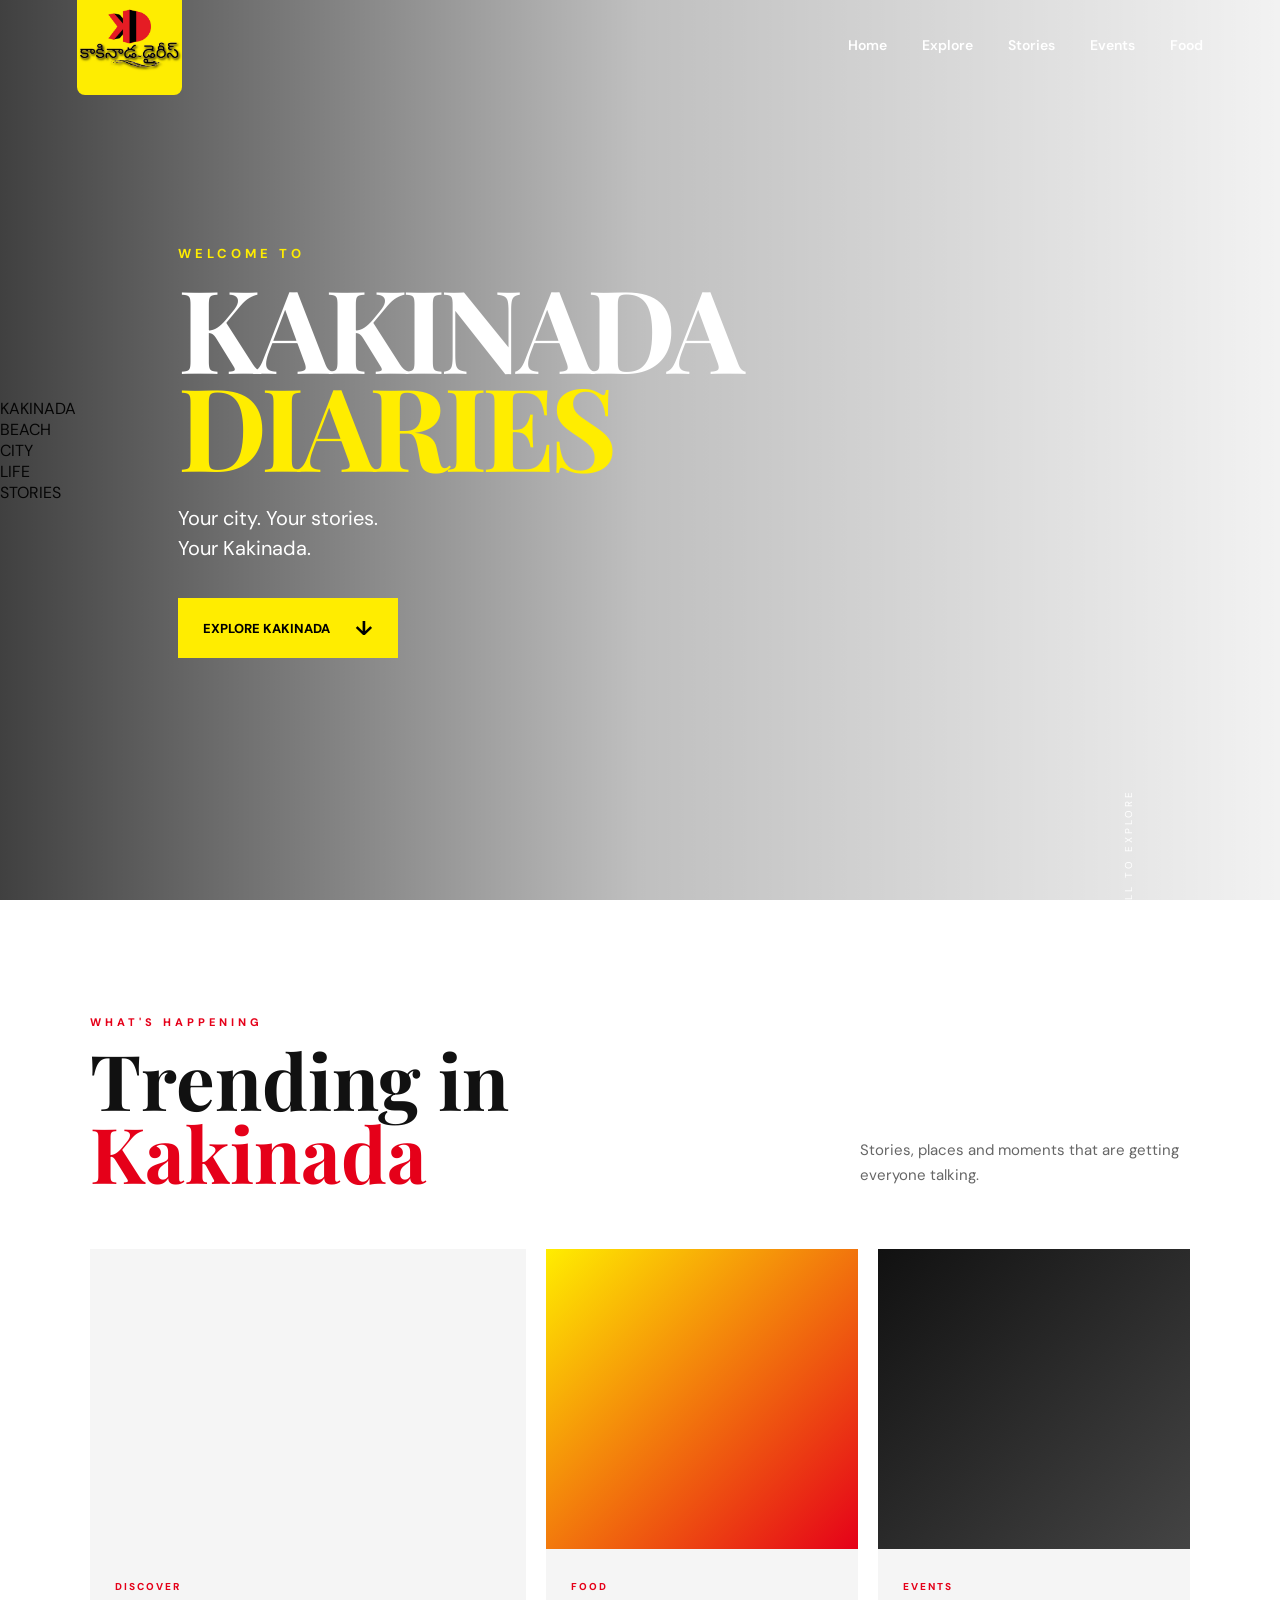
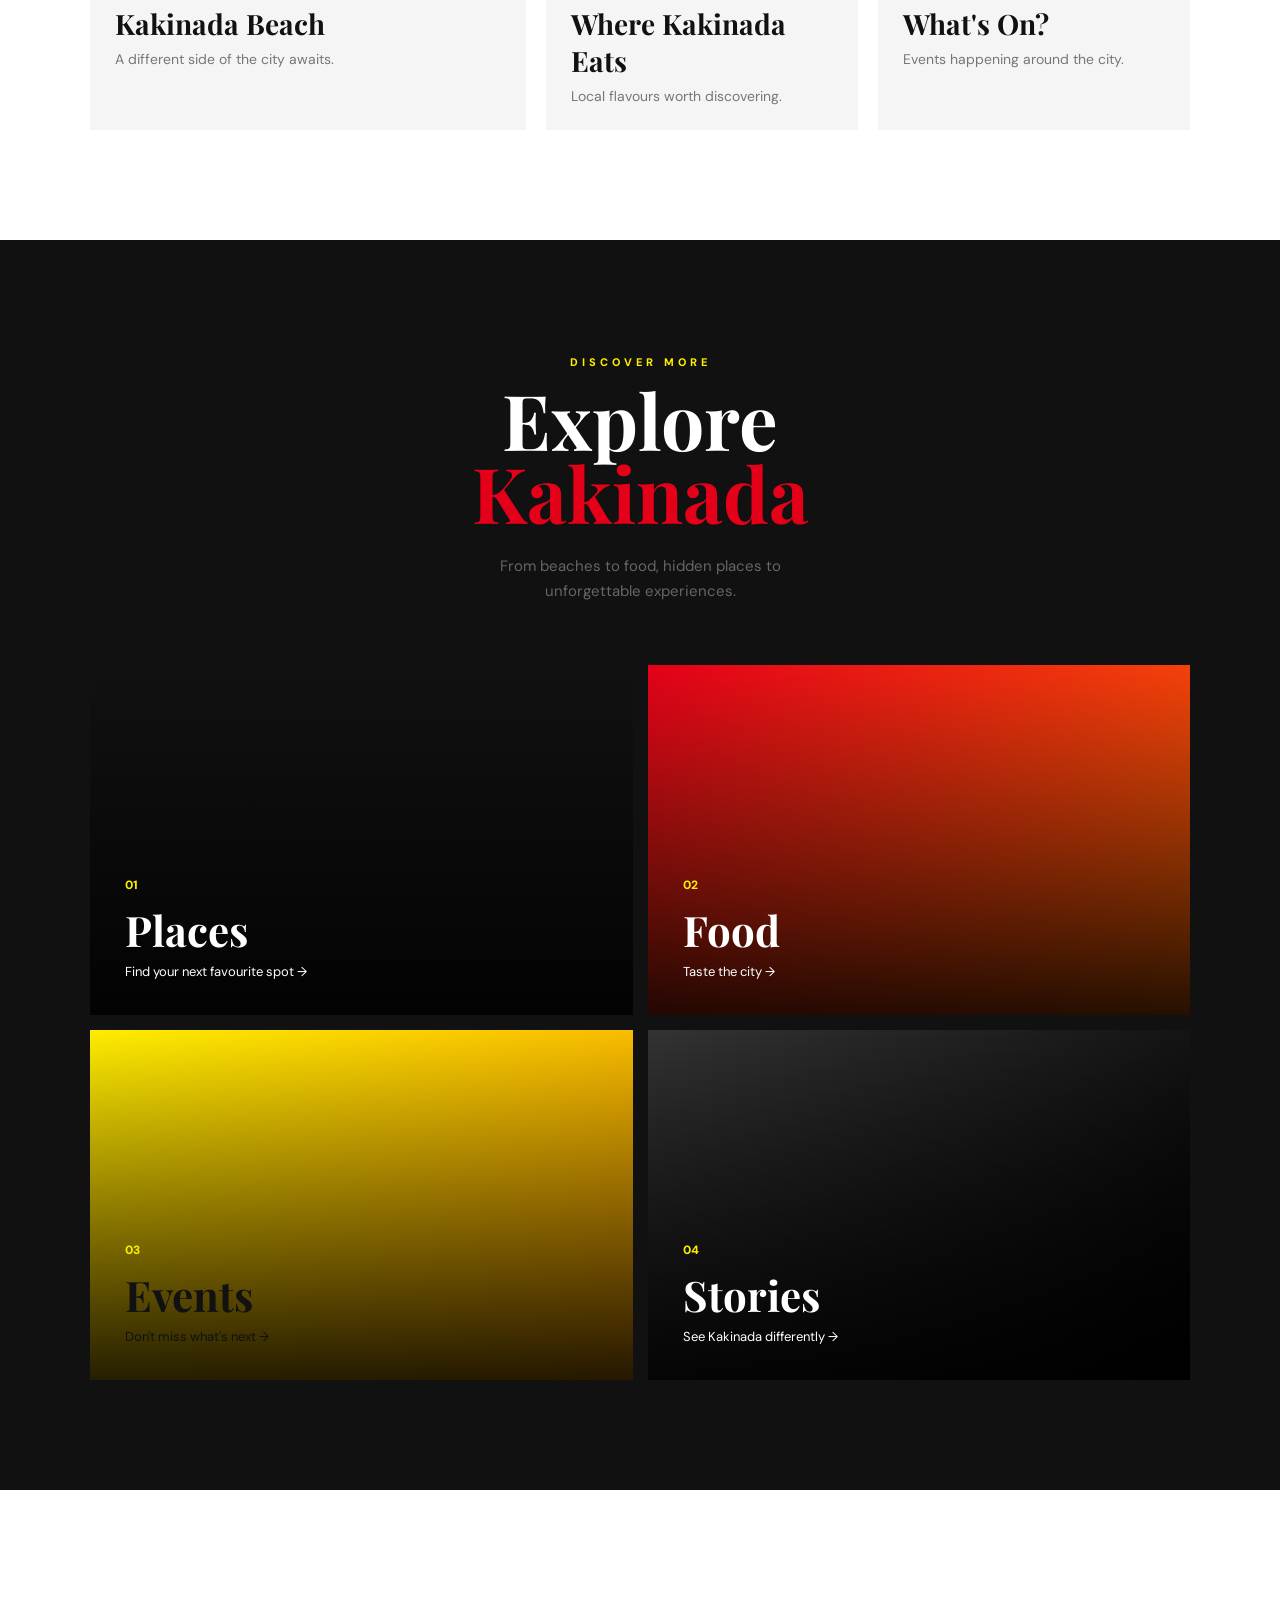
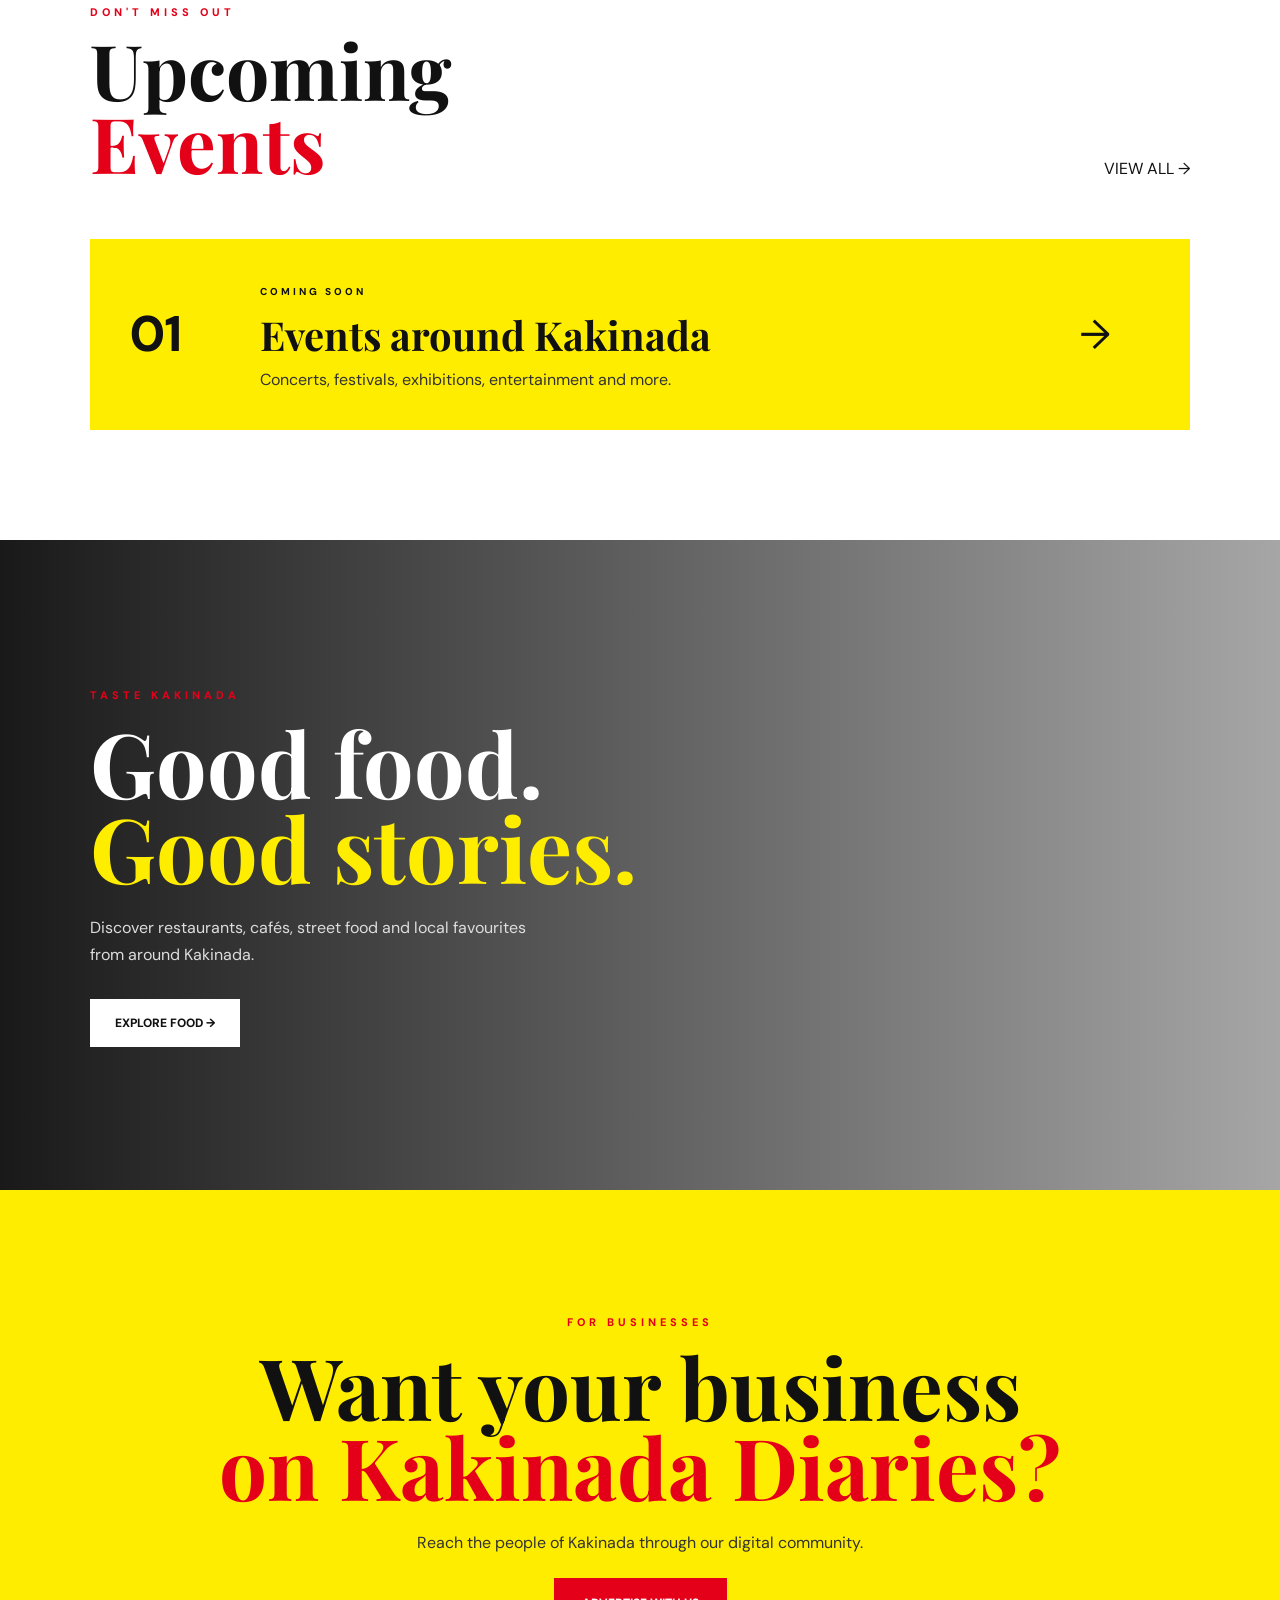
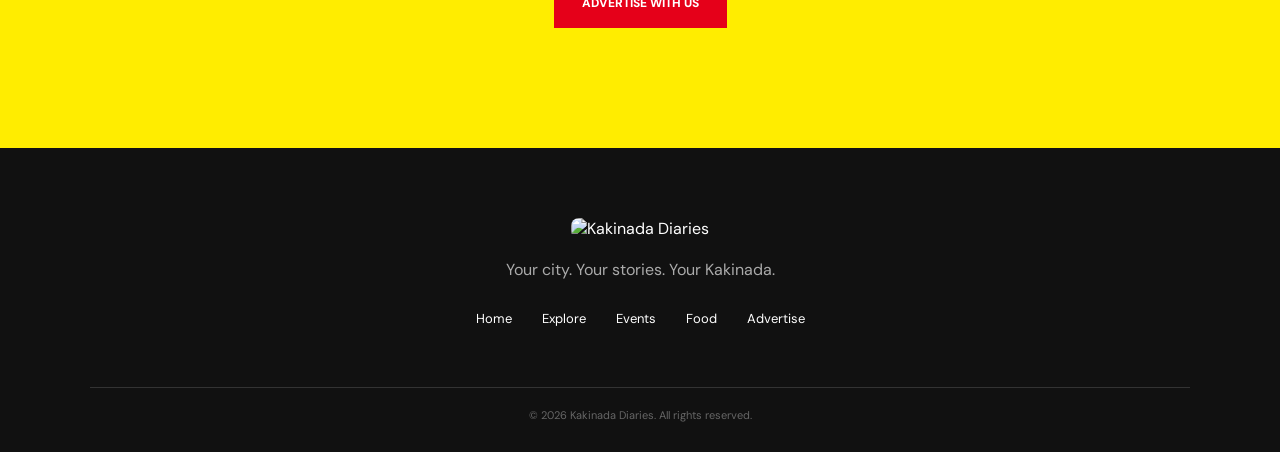
==== index.html @ b334549a "Update index.html" ====
<!DOCTYPE html>
<html lang="en">
<head>
    <meta charset="UTF-8">
    <meta name="viewport" content="width=device-width, initial-scale=1.0">

    <title>Kakinada Diaries | Your City. Your Stories.</title>

    <meta name="description"
          content="Discover Kakinada — places, food, events, stories and everything happening around the city.">

    <link rel="stylesheet" href="style.css">
</head>

<body>

    <!-- HEADER -->
    <header class="header">

        <a href="#" class="brand">
            <img src="logo.jpg" alt="Kakinada Diaries Logo">
        </a>

        <nav class="desktop-nav">
            <a href="#home">Home</a>
            <a href="#explore">Explore</a>
            <a href="#stories">Stories</a>
            <a href="#events">Events</a>
            <a href="#food">Food</a>
        </nav>

        <button class="menu-btn" id="menuBtn">
            ☰
        </button>

    </header>


    <!-- MOBILE MENU -->
    <div class="mobile-menu" id="mobileMenu">

        <button class="close-btn" id="closeBtn">×</button>

        <a href="#home">Home</a>
        <a href="#explore">Explore</a>
        <a href="#stories">Stories</a>
        <a href="#events">Events</a>
        <a href="#food">Food</a>
        <a href="#advertise">Advertise With Us</a>

    </div>


    <!-- HERO -->
    <section class="hero" id="home">

    <div class="hero-bg"></div>
    <div class="hero-overlay"></div>

    <!-- FLOATING PHOTO GALLERY -->
    <div class="floating-gallery">

        <div class="float-photo photo-1">
            <div class="photo-label">KAKINADA</div>
        </div>

        <div class="float-photo photo-2">
            <div class="photo-label">BEACH</div>
        </div>

        <div class="float-photo photo-3">
            <div class="photo-label">CITY</div>
        </div>

        <div class="float-photo photo-4">
            <div class="photo-label">LIFE</div>
        </div>

        <div class="float-photo photo-5">
            <div class="photo-label">STORIES</div>
        </div>

    </div>


    <!-- HERO CONTENT -->
    <div class="hero-content">

        <span class="small-title">
            WELCOME TO
        </span>

        <h1>
            KAKINADA<br>
            <span>DIARIES</span>
        </h1>

        <p>
            Your city. Your stories.<br>
            Your Kakinada.
        </p>

        <a href="#explore" class="hero-btn">
            EXPLORE KAKINADA
            <span>↓</span>
        </a>

    </div>

    <div class="scroll-text">
        SCROLL TO EXPLORE
    </div>

    </section>

        <!-- TRENDING -->
        <section class="section trending" id="stories">

            <div class="section-heading">

                <div>
                    <span class="eyebrow">WHAT'S HAPPENING</span>
                    <h2>Trending in<br><span>Kakinada</span></h2>
                </div>

                <p>
                    Stories, places and moments
                    that are getting everyone talking.
                </p>

            </div>


            <div class="cards">

                <article class="story-card large-card">

                    <div class="card-image image-one"></div>

                    <div class="card-content">
                        <span>DISCOVER</span>
                        <h3>Kakinada Beach</h3>
                        <p>
                            A different side of the city awaits.
                        </p>
                    </div>

                </article>


                <article class="story-card">

                    <div class="card-image image-two"></div>

                    <div class="card-content">
                        <span>FOOD</span>
                        <h3>Where Kakinada Eats</h3>
                        <p>
                            Local flavours worth discovering.
                        </p>
                    </div>

                </article>


                <article class="story-card">

                    <div class="card-image image-three"></div>

                    <div class="card-content">
                        <span>EVENTS</span>
                        <h3>What's On?</h3>
                        <p>
                            Events happening around the city.
                        </p>
                    </div>

                </article>

            </div>

        </section>


        <!-- EXPLORE -->
        <section class="section explore" id="explore">

            <div class="section-heading centered">

                <span class="eyebrow">DISCOVER MORE</span>

                <h2>
                    Explore<br>
                    <span>Kakinada</span>
                </h2>

                <p>
                    From beaches to food, hidden places to
                    unforgettable experiences.
                </p>

            </div>


            <div class="explore-grid">

                <a href="#" class="explore-item explore-beach">
                    <div>
                        <span>01</span>
                        <h3>Places</h3>
                        <p>Find your next favourite spot →</p>
                    </div>
                </a>


                <a href="#" class="explore-item explore-food">
                    <div>
                        <span>02</span>
                        <h3>Food</h3>
                        <p>Taste the city →</p>
                    </div>
                </a>


                <a href="#" class="explore-item explore-events">
                    <div>
                        <span>03</span>
                        <h3>Events</h3>
                        <p>Don't miss what's next →</p>
                    </div>
                </a>


                <a href="#" class="explore-item explore-stories">
                    <div>
                        <span>04</span>
                        <h3>Stories</h3>
                        <p>See Kakinada differently →</p>
                    </div>
                </a>

            </div>

        </section>


        <!-- EVENTS -->
        <section class="section events" id="events">

            <div class="section-heading">

                <div>
                    <span class="eyebrow">DON'T MISS OUT</span>
                    <h2>Upcoming<br><span>Events</span></h2>
                </div>

                <a href="#" class="text-link">
                    VIEW ALL →
                </a>

            </div>


            <div class="event-placeholder">

                <div class="event-number">
                    01
                </div>

                <div>
                    <span>COMING SOON</span>
                    <h3>Events around Kakinada</h3>
                    <p>
                        Concerts, festivals, exhibitions,
                        entertainment and more.
                    </p>
                </div>

                <div class="event-arrow">
                    →
                </div>

            </div>

        </section>


        <!-- FOOD -->
        <section class="food-section" id="food">

            <div class="food-content">

                <span class="eyebrow">TASTE KAKINADA</span>

                <h2>
                    Good food.<br>
                    <span>Good stories.</span>
                </h2>

                <p>
                    Discover restaurants, cafés, street food
                    and local favourites from around Kakinada.
                </p>

                <a href="#" class="dark-btn">
                    EXPLORE FOOD →
                </a>

            </div>

        </section>


        <!-- ADVERTISE -->
        <section class="advertise" id="advertise">

            <span class="eyebrow">FOR BUSINESSES</span>

            <h2>
                Want your business<br>
                <span>on Kakinada Diaries?</span>
            </h2>

            <p>
                Reach the people of Kakinada through
                our digital community.
            </p>

            <a href="#" class="red-btn">
                ADVERTISE WITH US
            </a>

        </section>

    </main>


    <!-- FOOTER -->
    <footer>

        <div class="footer-logo">

            <img src="assets/images/logo.jpg"
                 alt="Kakinada Diaries">

        </div>

        <p>
            Your city. Your stories. Your Kakinada.
        </p>

        <div class="footer-links">
            <a href="#home">Home</a>
            <a href="#explore">Explore</a>
            <a href="#events">Events</a>
            <a href="#food">Food</a>
            <a href="#advertise">Advertise</a>
        </div>

        <div class="copyright">
            © 2026 Kakinada Diaries. All rights reserved.
        </div>

    </footer>


    <script src="script.js"></script>

</body>
</html>
---- style.css ----
@import url('https://fonts.googleapis.com/css2?family=DM+Sans:wght@400;500;600;700&family=Playfair+Display:wght@600;700;800&display=swap');

* {
    margin: 0;
    padding: 0;
    box-sizing: border-box;
}

html {
    scroll-behavior: smooth;
}

body {
    font-family: "DM Sans", sans-serif;
    background: #fff;
    color: #111;
}

a {
    color: inherit;
    text-decoration: none;
}


/* ================= HEADER ================= */

.header {
    position: absolute;
    top: 0;
    left: 0;
    width: 100%;
    height: 90px;

    display: flex;
    align-items: center;
    justify-content: space-between;

    padding: 20px 6%;
    z-index: 20;

    color: white;
}

.brand img {
    width: 105px;
    height: auto;
    border-radius: 8px;
}

.desktop-nav {
    display: flex;
    gap: 35px;
}

.desktop-nav a {
    font-size: 14px;
    font-weight: 600;
    transition: 0.3s;
}

.desktop-nav a:hover {
    color: #ffed00;
}

.menu-btn {
    display: none;

    border: 0;
    background: #ffed00;
    color: #000;

    width: 48px;
    height: 48px;

    border-radius: 50%;

    font-size: 22px;
}


/* ================= MOBILE MENU ================= */

.mobile-menu {
    position: fixed;
    inset: 0;

    background: #111;

    z-index: 100;

    display: none;
    flex-direction: column;

    align-items: center;
    justify-content: center;

    gap: 25px;
}

.mobile-menu.active {
    display: flex;
}

.mobile-menu a {
    color: white;
    font-family: "Playfair Display", serif;
    font-size: 30px;
}

.close-btn {
    position: absolute;
    top: 25px;
    right: 25px;

    background: #ffed00;
    border: none;

    width: 45px;
    height: 45px;

    border-radius: 50%;

    font-size: 30px;
}


/* ================= HERO ================= */

.hero {
    height: 100vh;
    min-height: 650px;

    position: relative;

    overflow: hidden;

    display: flex;
    align-items: center;
}

.hero-image {
    position: absolute;
    inset: 0;

    background-image:
        url("https://commons.wikimedia.org/wiki/Special:Redirect/file/Scenic_view_of_Kakinada_beach_during_evening.jpg");

    background-size: cover;
    background-position: center;
}

.hero-overlay {
    position: absolute;
    inset: 0;

    background:
        linear-gradient(
            90deg,
            rgba(0,0,0,.75),
            rgba(0,0,0,.25),
            rgba(0,0,0,.05)
        );
}

.hero-content {
    position: relative;
    z-index: 2;

    color: white;

    margin-left: 8%;
    max-width: 750px;
}

.small-title {
    color: #ffed00;

    font-size: 13px;
    font-weight: 700;

    letter-spacing: 4px;
}

.hero h1 {
    margin-top: 15px;

    font-family: "Playfair Display", serif;

    font-size: clamp(60px, 9vw, 130px);

    line-height: .85;

    letter-spacing: -5px;
}

.hero h1 span {
    color: #ffed00;
}

.hero p {
    margin-top: 30px;

    font-size: 20px;
    line-height: 1.5;
}

.hero-btn {
    display: inline-flex;

    align-items: center;
    gap: 25px;

    margin-top: 35px;

    background: #ffed00;
    color: #000;

    padding: 17px 25px;

    font-size: 13px;
    font-weight: 800;

    transition: .3s;
}

.hero-btn:hover {
    transform: translateY(-4px);
}

.hero-btn span {
    font-size: 20px;
}

.scroll-text {
    position: absolute;

    bottom: 30px;
    right: 6%;

    color: white;

    font-size: 10px;
    letter-spacing: 3px;

    transform: rotate(-90deg);
}


/* ================= GENERAL SECTIONS ================= */

.section {
    padding: 110px 7%;
}

.eyebrow {
    font-size: 11px;
    font-weight: 800;

    letter-spacing: 4px;

    color: #e50019;
}

.section-heading {
    display: flex;
    justify-content: space-between;
    align-items: end;

    margin-bottom: 60px;
}

.section-heading h2 {
    margin-top: 12px;

    font-family: "Playfair Display", serif;

    font-size: clamp(45px, 6vw, 80px);

    line-height: .95;
}

.section-heading h2 span {
    color: #e50019;
}

.section-heading > p {
    max-width: 330px;

    font-size: 15px;
    line-height: 1.7;
    color: #666;
}

.centered {
    display: block;
    text-align: center;
}

.centered p {
    margin: 25px auto 0;
}


/* ================= CARDS ================= */

.cards {
    display: grid;

    grid-template-columns: 1.4fr 1fr 1fr;

    gap: 20px;
}

.story-card {
    background: #f5f5f5;
    overflow: hidden;
}

.card-image {
    height: 300px;

    background-size: cover;
    background-position: center;

    transition: transform .5s;
}

.story-card:hover .card-image {
    transform: scale(1.05);
}

.image-one {
    background-image: url("https://commons.wikimedia.org/wiki/Special:Redirect/file/Scenic_view_of_Kakinada_beach_during_evening.jpg");
}

.image-two {
    background-image:
        linear-gradient(135deg, #ffed00, #e50019);
}

.image-three {
    background-image:
        linear-gradient(135deg, #111, #444);
}

.card-content {
    padding: 25px;
}

.card-content span {
    font-size: 10px;
    font-weight: 800;
    letter-spacing: 2px;

    color: #e50019;
}

.card-content h3 {
    margin-top: 10px;

    font-family: "Playfair Display", serif;

    font-size: 28px;
}

.card-content p {
    margin-top: 8px;

    color: #777;
    font-size: 14px;
}


/* ================= EXPLORE ================= */

.explore {
    background: #111;
    color: white;
}

.explore .eyebrow {
    color: #ffed00;
}

.explore-grid {
    display: grid;

    grid-template-columns: repeat(2, 1fr);

    gap: 15px;
}

.explore-item {
    min-height: 350px;

    position: relative;

    overflow: hidden;

    display: flex;
    align-items: end;

    padding: 35px;

    background-size: cover;
    background-position: center;

    transition: .4s;
}

.explore-item::before {
    content: "";

    position: absolute;
    inset: 0;

    background: linear-gradient(
        transparent,
        rgba(0,0,0,.85)
    );
}

.explore-item:hover {
    transform: translateY(-6px);
}

.explore-item > div {
    position: relative;
    z-index: 2;
}

.explore-item span {
    color: #ffed00;

    font-size: 12px;
    font-weight: 800;
}

.explore-item h3 {
    margin-top: 8px;

    font-family: "Playfair Display", serif;

    font-size: 42px;
}

.explore-item p {
    margin-top: 5px;

    font-size: 13px;
}

.explore-beach {
    background-image: url("https://commons.wikimedia.org/wiki/Special:Redirect/file/Kakinada_Beach_view_at_Noon_time.jpg");
}

.explore-food {
    background:
        linear-gradient(135deg, #e50019, #ff6a00);
}

.explore-events {
    background:
        linear-gradient(135deg, #ffed00, #f59e00);
    color: #111;
}

.explore-stories {
    background:
        linear-gradient(135deg, #333, #000);
}


/* ================= EVENTS ================= */

.event-placeholder {
    background: #ffed00;

    padding: 40px;

    display: grid;

    grid-template-columns: 100px 1fr 70px;

    align-items: center;

    gap: 30px;
}

.event-number {
    font-size: 50px;
    font-weight: 800;
}

.event-placeholder span {
    font-size: 10px;
    font-weight: 800;
    letter-spacing: 3px;
}

.event-placeholder h3 {
    font-family: "Playfair Display", serif;

    font-size: 40px;

    margin-top: 8px;
}

.event-placeholder p {
    margin-top: 8px;
    color: #333;
}

.event-arrow {
    font-size: 40px;
}


/* ================= FOOD ================= */

.food-section {
    min-height: 650px;

    padding: 100px 7%;

    display: flex;
    align-items: center;

    background:
        linear-gradient(
            90deg,
            rgba(0,0,0,.9),
            rgba(0,0,0,.35)
        ),
        url("https://commons.wikimedia.org/wiki/Special:Redirect/file/Boat_Kakinaada.jpg");

    background-size: cover;
    background-position: center;

    color: white;
}

.food-content {
    max-width: 600px;
}

.food-content h2 {
    margin-top: 15px;

    font-family: "Playfair Display", serif;

    font-size: clamp(50px, 7vw, 90px);

    line-height: .95;
}

.food-content h2 span {
    color: #ffed00;
}

.food-content p {
    margin-top: 25px;

    max-width: 450px;

    line-height: 1.7;

    color: #ddd;
}

.dark-btn {
    display: inline-block;

    margin-top: 30px;

    background: white;
    color: #111;

    padding: 16px 25px;

    font-size: 12px;
    font-weight: 800;
}


/* ================= ADVERTISE ================= */

.advertise {
    padding: 120px 7%;

    text-align: center;

    background: #ffed00;
}

.advertise h2 {
    margin-top: 15px;

    font-family: "Playfair Display", serif;

    font-size: clamp(45px, 7vw, 85px);

    line-height: .95;
}

.advertise h2 span {
    color: #e50019;
}

.advertise p {
    margin: 25px auto;

    max-width: 450px;

    color: #333;
}

.red-btn {
    display: inline-block;

    background: #e50019;
    color: white;

    padding: 17px 28px;

    font-size: 12px;
    font-weight: 800;
}


/* ================= FOOTER ================= */

footer {
    background: #111;
    color: white;

    padding: 70px 7% 30px;

    text-align: center;
}

.footer-logo img {
    width: 130px;

    border-radius: 8px;
}

footer > p {
    margin-top: 20px;

    color: #aaa;
}

.footer-links {
    display: flex;

    justify-content: center;

    gap: 30px;

    margin-top: 30px;
}

.footer-links a {
    font-size: 13px;
}

.copyright {
    margin-top: 60px;

    padding-top: 20px;

    border-top: 1px solid #333;

    color: #666;

    font-size: 11px;
}


/* ================= MOBILE ================= */

@media (max-width: 800px) {

    .header {
        height: 75px;
        padding: 15px 5%;
    }

    .brand img {
        width: 85px;
    }

    .desktop-nav {
        display: none;
    }

    .menu-btn {
        display: block;
    }

    .hero {
        min-height: 700px;
    }

    .hero-content {
        margin-left: 7%;
        margin-right: 7%;
    }

    .hero h1 {
        font-size: clamp(55px, 16vw, 90px);
        letter-spacing: -3px;
    }

    .hero p {
        font-size: 17px;
    }

    .scroll-text {
        display: none;
    }

    .section {
        padding: 80px 6%;
    }

    .section-heading {
        display: block;
        margin-bottom: 40px;
    }

    .section-heading > p {
        margin-top: 25px;
    }

    .cards {
        grid-template-columns: 1fr;
    }

    .card-image {
        height: 280px;
    }

    .explore-grid {
        grid-template-columns: 1fr;
    }

    .explore-item {
        min-height: 300px;
    }

    .event-placeholder {
        grid-template-columns: 50px 1fr;
        padding: 25px;
    }

    .event-number {
        font-size: 30px;
    }

    .event-placeholder h3 {
        font-size: 27px;
    }

    .event-arrow {
        display: none;
    }

    .food-section {
        min-height: 600px;
        padding: 80px 6%;
    }

    .footer-links {
        flex-wrap: wrap;
    }

}
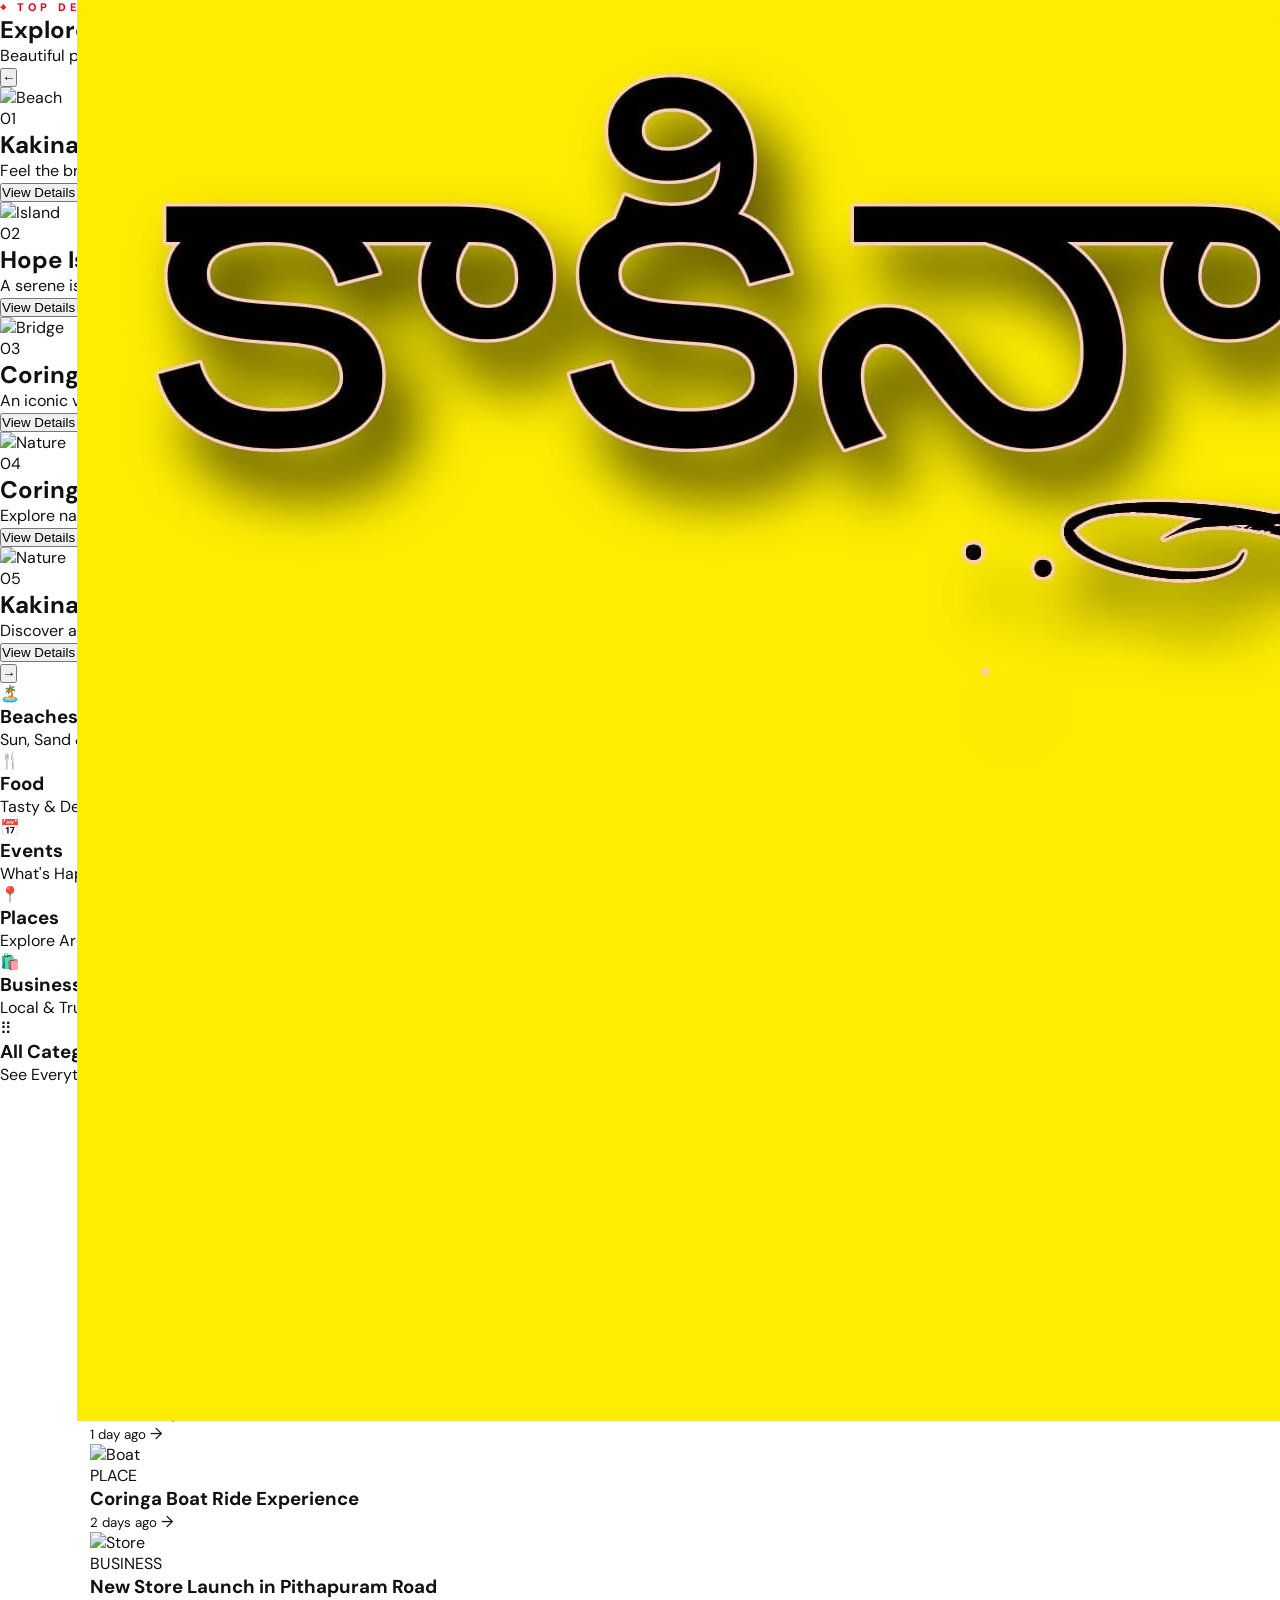
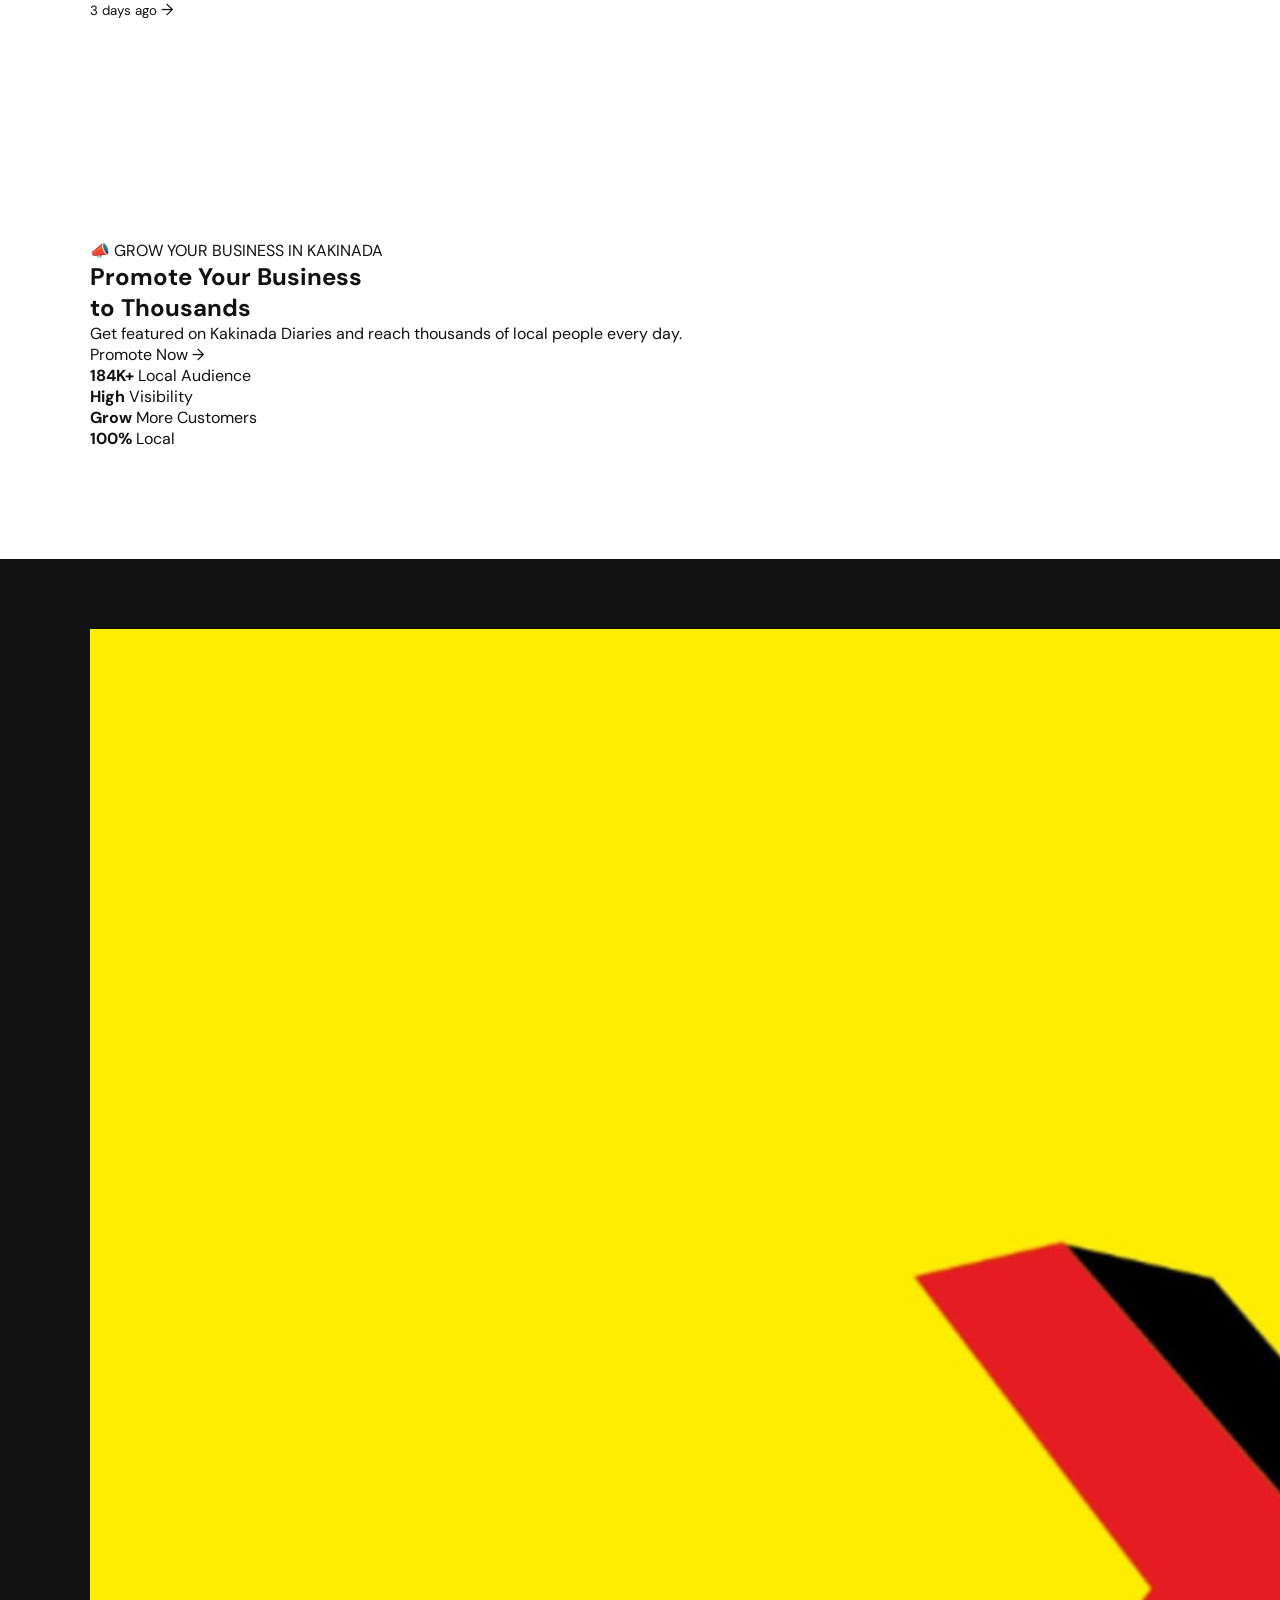
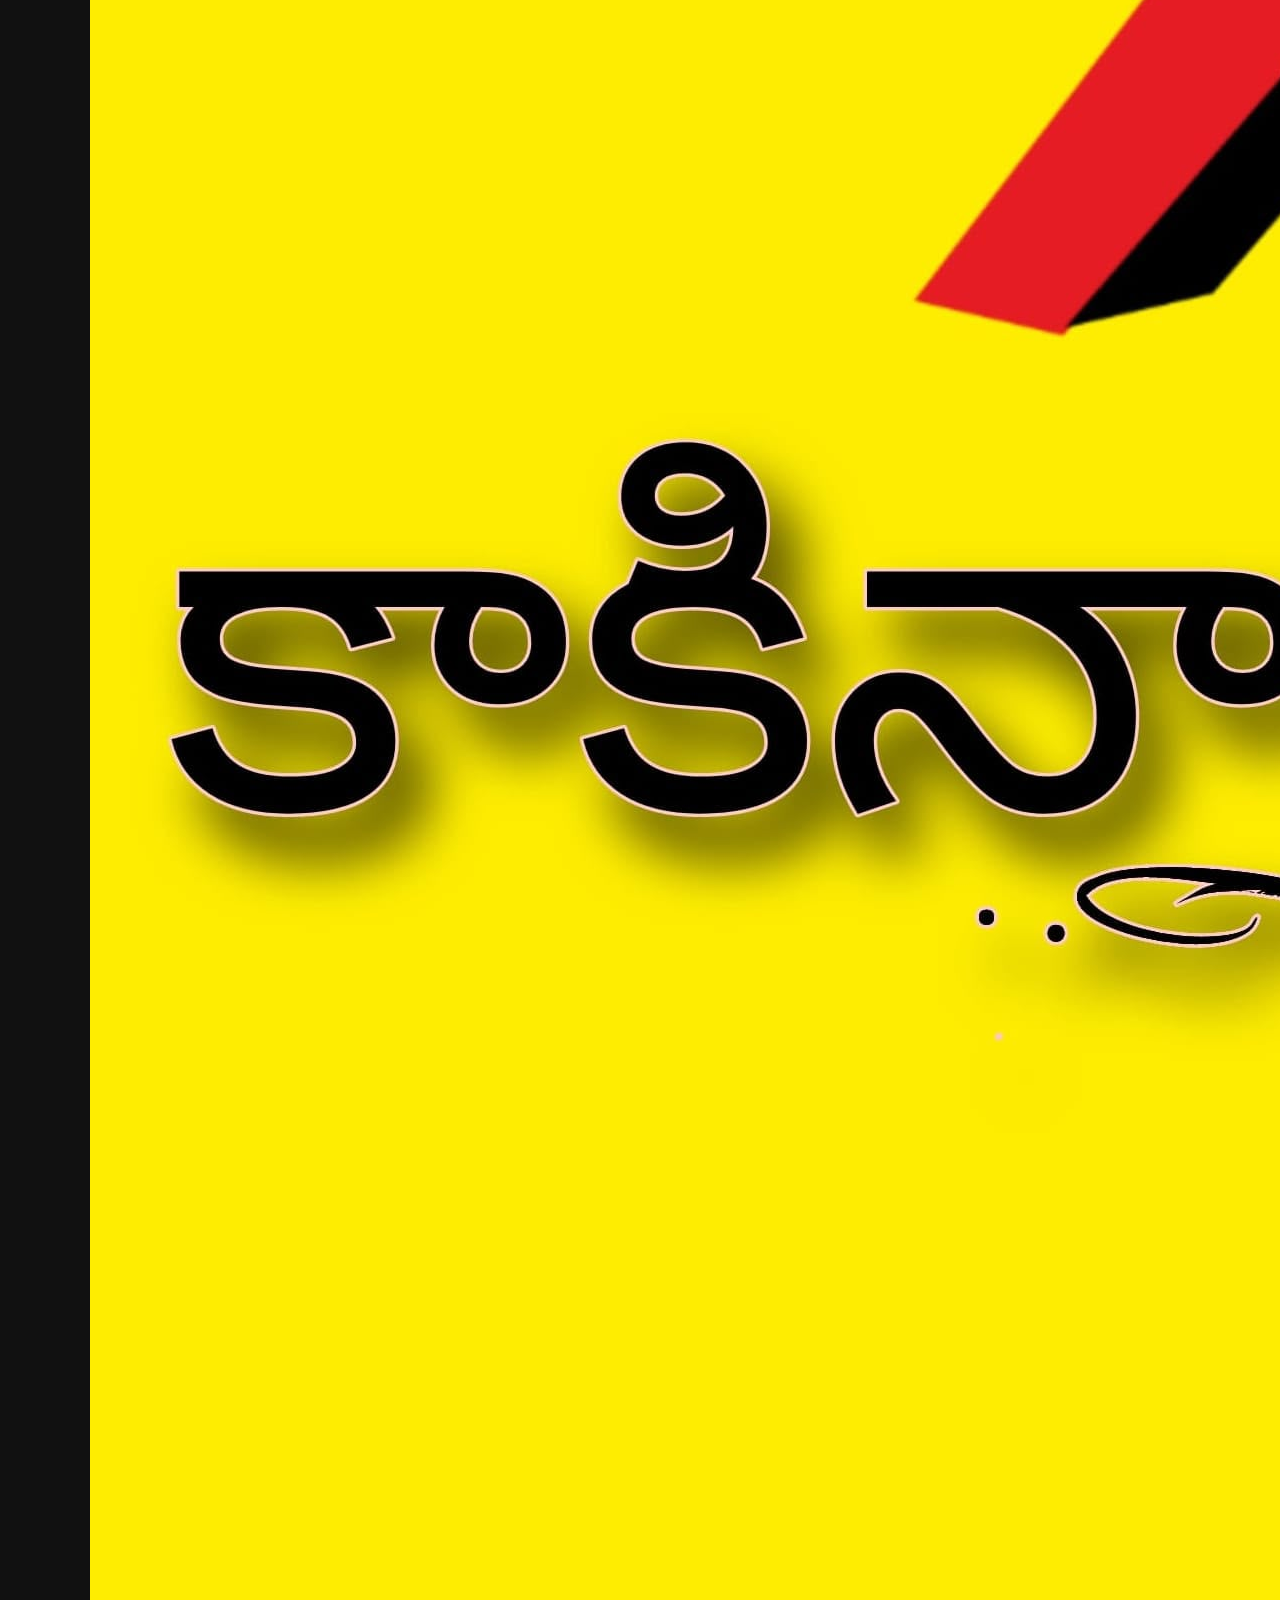
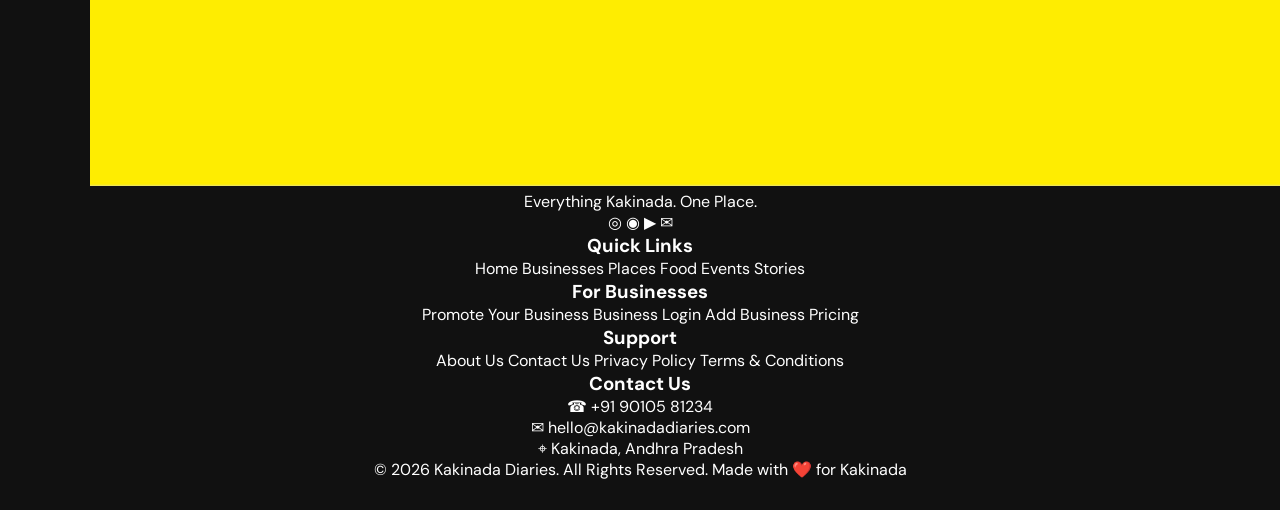
==== commit fcf96e7f: "Update index.html" ====
--- a/index.html
+++ b/index.html
@@ -4,367 +4,653 @@
     <meta charset="UTF-8">
     <meta name="viewport" content="width=device-width, initial-scale=1.0">
 
-    <title>Kakinada Diaries | Your City. Your Stories.</title>
+    <title>Kakinada Diaries | Everything Kakinada. One Place.</title>
 
     <meta name="description"
-          content="Discover Kakinada — places, food, events, stories and everything happening around the city.">
+        content="Discover the best of Kakinada — places, food, events, businesses and local stories.">
 
     <link rel="stylesheet" href="style.css">
 </head>
 
 <body>
 
-    <!-- HEADER -->
-    <header class="header">
-
-        <a href="#" class="brand">
-            <img src="logo.jpg" alt="Kakinada Diaries Logo">
-        </a>
-
-        <nav class="desktop-nav">
-            <a href="#home">Home</a>
-            <a href="#explore">Explore</a>
-            <a href="#stories">Stories</a>
-            <a href="#events">Events</a>
-            <a href="#food">Food</a>
-        </nav>
-
-        <button class="menu-btn" id="menuBtn">
+<!-- ================= HEADER ================= -->
+
+<header class="header">
+
+    <div class="logo-area">
+        <img src="logo.jpg" alt="Kakinada Diaries">
+    </div>
+
+    <nav class="desktop-nav">
+        <a href="#" class="active">Home</a>
+        <a href="#businesses">Businesses</a>
+        <a href="#places">Places</a>
+        <a href="#food">Food</a>
+        <a href="#events">Events</a>
+        <a href="#stories">Stories</a>
+        <a href="#services">Services</a>
+    </nav>
+
+    <div class="header-actions">
+
+        <button class="icon-btn" aria-label="Search">
+            ⌕
+        </button>
+
+        <button class="icon-btn" id="themeBtn" aria-label="Theme">
+            ☼
+        </button>
+
+        <a href="#promote" class="promote-btn">
+            Promote Your Business
+        </a>
+
+        <button class="mobile-menu-btn" id="menuBtn">
             ☰
         </button>
 
-    </header>
-
-
-    <!-- MOBILE MENU -->
-    <div class="mobile-menu" id="mobileMenu">
-
-        <button class="close-btn" id="closeBtn">×</button>
-
-        <a href="#home">Home</a>
-        <a href="#explore">Explore</a>
-        <a href="#stories">Stories</a>
-        <a href="#events">Events</a>
-        <a href="#food">Food</a>
-        <a href="#advertise">Advertise With Us</a>
-
-    </div>
-
-
-    <!-- HERO -->
-    <section class="hero" id="home">
-
-    <div class="hero-bg"></div>
-    <div class="hero-overlay"></div>
-
-    <!-- FLOATING PHOTO GALLERY -->
-    <div class="floating-gallery">
-
-        <div class="float-photo photo-1">
-            <div class="photo-label">KAKINADA</div>
-        </div>
-
-        <div class="float-photo photo-2">
-            <div class="photo-label">BEACH</div>
-        </div>
-
-        <div class="float-photo photo-3">
-            <div class="photo-label">CITY</div>
-        </div>
-
-        <div class="float-photo photo-4">
-            <div class="photo-label">LIFE</div>
-        </div>
-
-        <div class="float-photo photo-5">
-            <div class="photo-label">STORIES</div>
-        </div>
-
-    </div>
-
-
-    <!-- HERO CONTENT -->
-    <div class="hero-content">
-
-        <span class="small-title">
-            WELCOME TO
+    </div>
+
+</header>
+
+
+<!-- ================= MOBILE MENU ================= -->
+
+<div class="mobile-menu" id="mobileMenu">
+
+    <button class="close-menu" id="closeMenu">×</button>
+
+    <img src="logo.jpg" alt="Kakinada Diaries">
+
+    <a href="#">Home</a>
+    <a href="#businesses">Businesses</a>
+    <a href="#places">Places</a>
+    <a href="#food">Food</a>
+    <a href="#events">Events</a>
+    <a href="#stories">Stories</a>
+    <a href="#services">Services</a>
+
+    <a href="#promote" class="mobile-promote">
+        Promote Your Business
+    </a>
+
+</div>
+
+
+<!-- ================= DESTINATION HERO ================= -->
+
+<section class="destination-hero" id="places">
+
+    <div class="hero-decoration"></div>
+
+    <div class="hero-heading">
+
+        <div class="eyebrow">
+            <span>⌖</span> TOP DESTINATIONS
+        </div>
+
+        <h1>Explore the Best of Kakinada</h1>
+
+        <p>
+            Beautiful places, unforgettable experiences
+        </p>
+
+    </div>
+
+
+    <div class="carousel-wrapper">
+
+        <button class="carousel-arrow left" id="prevBtn">
+            ←
+        </button>
+
+
+        <div class="destination-carousel" id="carousel">
+
+            <!-- CARD 1 -->
+
+            <article class="destination-card">
+
+                <img
+                    src="https://images.unsplash.com/photo-1507525428034-b723cf961d3e?auto=format&fit=crop&w=1000&q=85"
+                    alt="Beach">
+
+                <div class="card-overlay"></div>
+
+                <div class="destination-number">
+                    01
+                </div>
+
+                <div class="destination-info">
+
+                    <h2>Kakinada Beach</h2>
+
+                    <p>
+                        Feel the breeze, endless waves
+                        and beautiful sunsets.
+                    </p>
+
+                    <button>
+                        View Details
+                        <span>→</span>
+                    </button>
+
+                </div>
+
+            </article>
+
+
+            <!-- CARD 2 -->
+
+            <article class="destination-card">
+
+                <img
+                    src="https://images.unsplash.com/photo-1544551763-46a013bb70d5?auto=format&fit=crop&w=1000&q=85"
+                    alt="Island">
+
+                <div class="card-overlay"></div>
+
+                <div class="destination-number">
+                    02
+                </div>
+
+                <div class="destination-info">
+
+                    <h2>Hope Island</h2>
+
+                    <p>
+                        A serene island with
+                        scenic beauty.
+                    </p>
+
+                    <button>
+                        View Details
+                        <span>→</span>
+                    </button>
+
+                </div>
+
+            </article>
+
+
+            <!-- CARD 3 -->
+
+            <article class="destination-card">
+
+                <img
+                    src="https://images.unsplash.com/photo-1519608487953-e999c86e7455?auto=format&fit=crop&w=1000&q=85"
+                    alt="Bridge">
+
+                <div class="card-overlay"></div>
+
+                <div class="destination-number">
+                    03
+                </div>
+
+                <div class="destination-info">
+
+                    <h2>Coringa Bridge</h2>
+
+                    <p>
+                        An iconic view with
+                        stunning surroundings.
+                    </p>
+
+                    <button>
+                        View Details
+                        <span>→</span>
+                    </button>
+
+                </div>
+
+            </article>
+
+
+            <!-- CARD 4 -->
+
+            <article class="destination-card">
+
+                <img
+                    src="https://images.unsplash.com/photo-1500530855697-b586d89ba3ee?auto=format&fit=crop&w=1000&q=85"
+                    alt="Nature">
+
+                <div class="card-overlay"></div>
+
+                <div class="destination-number">
+                    04
+                </div>
+
+                <div class="destination-info">
+
+                    <h2>Coringa Wildlife</h2>
+
+                    <p>
+                        Explore nature and
+                        peaceful surroundings.
+                    </p>
+
+                    <button>
+                        View Details
+                        <span>→</span>
+                    </button>
+
+                </div>
+
+            </article>
+
+
+            <!-- CARD 5 -->
+
+            <article class="destination-card">
+
+                <img
+                    src="https://images.unsplash.com/photo-1493246507139-91e8fad9978e?auto=format&fit=crop&w=1000&q=85"
+                    alt="Nature">
+
+                <div class="card-overlay"></div>
+
+                <div class="destination-number">
+                    05
+                </div>
+
+                <div class="destination-info">
+
+                    <h2>Kakinada Coast</h2>
+
+                    <p>
+                        Discover another beautiful
+                        side of the city.
+                    </p>
+
+                    <button>
+                        View Details
+                        <span>→</span>
+                    </button>
+
+                </div>
+
+            </article>
+
+        </div>
+
+
+        <button class="carousel-arrow right" id="nextBtn">
+            →
+        </button>
+
+    </div>
+
+
+    <!-- DOTS -->
+
+    <div class="carousel-dots" id="dots"></div>
+
+</section>
+
+
+<!-- ================= CATEGORIES ================= -->
+
+<section class="categories">
+
+    <div class="category-grid">
+
+        <a href="#places" class="category-item">
+
+            <div class="category-icon">🏝️</div>
+
+            <h3>Beaches</h3>
+
+            <p>Sun, Sand & Sea</p>
+
+        </a>
+
+
+        <a href="#food" class="category-item">
+
+            <div class="category-icon">🍴</div>
+
+            <h3>Food</h3>
+
+            <p>Tasty & Delicious</p>
+
+        </a>
+
+
+        <a href="#events" class="category-item">
+
+            <div class="category-icon">📅</div>
+
+            <h3>Events</h3>
+
+            <p>What's Happening</p>
+
+        </a>
+
+
+        <a href="#places" class="category-item">
+
+            <div class="category-icon">📍</div>
+
+            <h3>Places</h3>
+
+            <p>Explore Around</p>
+
+        </a>
+
+
+        <a href="#businesses" class="category-item">
+
+            <div class="category-icon">🛍️</div>
+
+            <h3>Businesses</h3>
+
+            <p>Local & Trusted</p>
+
+        </a>
+
+
+        <a href="#" class="category-item">
+
+            <div class="category-icon">⠿</div>
+
+            <h3>All Categories</h3>
+
+            <p>See Everything</p>
+
+        </a>
+
+    </div>
+
+</section>
+
+
+<!-- ================= TRENDING ================= -->
+
+<section class="trending section" id="stories">
+
+    <div class="section-top">
+
+        <div>
+            <span class="section-label">
+                🔥 TRENDING IN KAKINADA
+            </span>
+
+            <h2>What's happening now</h2>
+        </div>
+
+        <a href="#" class="view-all">
+            View All →
+        </a>
+
+    </div>
+
+
+    <div class="trending-grid">
+
+
+        <article class="trend-card">
+
+            <img
+                src="https://images.unsplash.com/photo-1517248135467-4c7edcad34c4?auto=format&fit=crop&w=800&q=85"
+                alt="Cafe">
+
+            <div class="trend-content">
+
+                <span class="tag food-tag">
+                    FOOD
+                </span>
+
+                <h3>
+                    New Cafe Opened
+                    Near MVP Colony
+                </h3>
+
+                <div class="trend-bottom">
+                    <small>2 hours ago</small>
+                    <span>→</span>
+                </div>
+
+            </div>
+
+        </article>
+
+
+        <article class="trend-card">
+
+            <img
+                src="https://images.unsplash.com/photo-1501386761578-eac5c94b800a?auto=format&fit=crop&w=800&q=85"
+                alt="Concert">
+
+            <div class="trend-content">
+
+                <span class="tag event-tag">
+                    EVENT
+                </span>
+
+                <h3>
+                    Music Night at
+                    Fabin Convention
+                </h3>
+
+                <div class="trend-bottom">
+                    <small>1 day ago</small>
+                    <span>→</span>
+                </div>
+
+            </div>
+
+        </article>
+
+
+        <article class="trend-card">
+
+            <img
+                src="https://images.unsplash.com/photo-1500534623283-312aade485b7?auto=format&fit=crop&w=800&q=85"
+                alt="Boat">
+
+            <div class="trend-content">
+
+                <span class="tag place-tag">
+                    PLACE
+                </span>
+
+                <h3>
+                    Coringa Boat Ride
+                    Experience
+                </h3>
+
+                <div class="trend-bottom">
+                    <small>2 days ago</small>
+                    <span>→</span>
+                </div>
+
+            </div>
+
+        </article>
+
+
+        <article class="trend-card">
+
+            <img
+                src="https://images.unsplash.com/photo-1521587760476-6c12a4b040da?auto=format&fit=crop&w=800&q=85"
+                alt="Store">
+
+            <div class="trend-content">
+
+                <span class="tag business-tag">
+                    BUSINESS
+                </span>
+
+                <h3>
+                    New Store Launch
+                    in Pithapuram Road
+                </h3>
+
+                <div class="trend-bottom">
+                    <small>3 days ago</small>
+                    <span>→</span>
+                </div>
+
+            </div>
+
+        </article>
+
+    </div>
+
+</section>
+
+
+<!-- ================= PROMOTE BUSINESS ================= -->
+
+<section class="promote-section section" id="promote">
+
+    <div class="promote-intro">
+
+        <span>
+            📣 GROW YOUR BUSINESS IN KAKINADA
         </span>
 
-        <h1>
-            KAKINADA<br>
-            <span>DIARIES</span>
-        </h1>
+        <h2>
+            Promote Your Business
+            <br>
+            <strong>to Thousands</strong>
+        </h2>
 
         <p>
-            Your city. Your stories.<br>
-            Your Kakinada.
+            Get featured on Kakinada Diaries and
+            reach thousands of local people every day.
         </p>
 
-        <a href="#explore" class="hero-btn">
-            EXPLORE KAKINADA
-            <span>↓</span>
-        </a>
-
-    </div>
-
-    <div class="scroll-text">
-        SCROLL TO EXPLORE
-    </div>
-
-    </section>
-
-        <!-- TRENDING -->
-        <section class="section trending" id="stories">
-
-            <div class="section-heading">
-
-                <div>
-                    <span class="eyebrow">WHAT'S HAPPENING</span>
-                    <h2>Trending in<br><span>Kakinada</span></h2>
-                </div>
-
-                <p>
-                    Stories, places and moments
-                    that are getting everyone talking.
-                </p>
+        <a href="#" class="gold-button">
+            Promote Now
+            <span>→</span>
+        </a>
+
+    </div>
+
+
+    <div class="promote-stats">
+
+        <div>
+            <strong>184K+</strong>
+            <span>Local Audience</span>
+        </div>
+
+        <div>
+            <strong>High</strong>
+            <span>Visibility</span>
+        </div>
+
+        <div>
+            <strong>Grow</strong>
+            <span>More Customers</span>
+        </div>
+
+        <div>
+            <strong>100%</strong>
+            <span>Local</span>
+        </div>
+
+    </div>
+
+</section>
+
+
+<!-- ================= FOOTER ================= -->
+
+<footer>
+
+    <div class="footer-main">
+
+
+        <div class="footer-brand">
+
+            <img src="logo.jpg" alt="Kakinada Diaries">
+
+            <p>
+                Everything Kakinada. One Place.
+            </p>
+
+            <div class="socials">
+
+                <a href="#">◎</a>
+                <a href="#">◉</a>
+                <a href="#">▶</a>
+                <a href="#">✉</a>
 
             </div>
 
-
-            <div class="cards">
-
-                <article class="story-card large-card">
-
-                    <div class="card-image image-one"></div>
-
-                    <div class="card-content">
-                        <span>DISCOVER</span>
-                        <h3>Kakinada Beach</h3>
-                        <p>
-                            A different side of the city awaits.
-                        </p>
-                    </div>
-
-                </article>
-
-
-                <article class="story-card">
-
-                    <div class="card-image image-two"></div>
-
-                    <div class="card-content">
-                        <span>FOOD</span>
-                        <h3>Where Kakinada Eats</h3>
-                        <p>
-                            Local flavours worth discovering.
-                        </p>
-                    </div>
-
-                </article>
-
-
-                <article class="story-card">
-
-                    <div class="card-image image-three"></div>
-
-                    <div class="card-content">
-                        <span>EVENTS</span>
-                        <h3>What's On?</h3>
-                        <p>
-                            Events happening around the city.
-                        </p>
-                    </div>
-
-                </article>
-
-            </div>
-
-        </section>
-
-
-        <!-- EXPLORE -->
-        <section class="section explore" id="explore">
-
-            <div class="section-heading centered">
-
-                <span class="eyebrow">DISCOVER MORE</span>
-
-                <h2>
-                    Explore<br>
-                    <span>Kakinada</span>
-                </h2>
-
-                <p>
-                    From beaches to food, hidden places to
-                    unforgettable experiences.
-                </p>
-
-            </div>
-
-
-            <div class="explore-grid">
-
-                <a href="#" class="explore-item explore-beach">
-                    <div>
-                        <span>01</span>
-                        <h3>Places</h3>
-                        <p>Find your next favourite spot →</p>
-                    </div>
-                </a>
-
-
-                <a href="#" class="explore-item explore-food">
-                    <div>
-                        <span>02</span>
-                        <h3>Food</h3>
-                        <p>Taste the city →</p>
-                    </div>
-                </a>
-
-
-                <a href="#" class="explore-item explore-events">
-                    <div>
-                        <span>03</span>
-                        <h3>Events</h3>
-                        <p>Don't miss what's next →</p>
-                    </div>
-                </a>
-
-
-                <a href="#" class="explore-item explore-stories">
-                    <div>
-                        <span>04</span>
-                        <h3>Stories</h3>
-                        <p>See Kakinada differently →</p>
-                    </div>
-                </a>
-
-            </div>
-
-        </section>
-
-
-        <!-- EVENTS -->
-        <section class="section events" id="events">
-
-            <div class="section-heading">
-
-                <div>
-                    <span class="eyebrow">DON'T MISS OUT</span>
-                    <h2>Upcoming<br><span>Events</span></h2>
-                </div>
-
-                <a href="#" class="text-link">
-                    VIEW ALL →
-                </a>
-
-            </div>
-
-
-            <div class="event-placeholder">
-
-                <div class="event-number">
-                    01
-                </div>
-
-                <div>
-                    <span>COMING SOON</span>
-                    <h3>Events around Kakinada</h3>
-                    <p>
-                        Concerts, festivals, exhibitions,
-                        entertainment and more.
-                    </p>
-                </div>
-
-                <div class="event-arrow">
-                    →
-                </div>
-
-            </div>
-
-        </section>
-
-
-        <!-- FOOD -->
-        <section class="food-section" id="food">
-
-            <div class="food-content">
-
-                <span class="eyebrow">TASTE KAKINADA</span>
-
-                <h2>
-                    Good food.<br>
-                    <span>Good stories.</span>
-                </h2>
-
-                <p>
-                    Discover restaurants, cafés, street food
-                    and local favourites from around Kakinada.
-                </p>
-
-                <a href="#" class="dark-btn">
-                    EXPLORE FOOD →
-                </a>
-
-            </div>
-
-        </section>
-
-
-        <!-- ADVERTISE -->
-        <section class="advertise" id="advertise">
-
-            <span class="eyebrow">FOR BUSINESSES</span>
-
-            <h2>
-                Want your business<br>
-                <span>on Kakinada Diaries?</span>
-            </h2>
-
-            <p>
-                Reach the people of Kakinada through
-                our digital community.
-            </p>
-
-            <a href="#" class="red-btn">
-                ADVERTISE WITH US
-            </a>
-
-        </section>
-
-    </main>
-
-
-    <!-- FOOTER -->
-    <footer>
-
-        <div class="footer-logo">
-
-            <img src="assets/images/logo.jpg"
-                 alt="Kakinada Diaries">
-
-        </div>
-
-        <p>
-            Your city. Your stories. Your Kakinada.
-        </p>
-
-        <div class="footer-links">
-            <a href="#home">Home</a>
-            <a href="#explore">Explore</a>
+        </div>
+
+
+        <div class="footer-column">
+
+            <h3>Quick Links</h3>
+
+            <a href="#">Home</a>
+            <a href="#businesses">Businesses</a>
+            <a href="#places">Places</a>
+            <a href="#food">Food</a>
             <a href="#events">Events</a>
-            <a href="#food">Food</a>
-            <a href="#advertise">Advertise</a>
-        </div>
-
-        <div class="copyright">
-            © 2026 Kakinada Diaries. All rights reserved.
-        </div>
-
-    </footer>
-
-
-    <script src="script.js"></script>
+            <a href="#stories">Stories</a>
+
+        </div>
+
+
+        <div class="footer-column">
+
+            <h3>For Businesses</h3>
+
+            <a href="#promote">Promote Your Business</a>
+            <a href="#">Business Login</a>
+            <a href="#">Add Business</a>
+            <a href="#">Pricing</a>
+
+        </div>
+
+
+        <div class="footer-column">
+
+            <h3>Support</h3>
+
+            <a href="#">About Us</a>
+            <a href="#">Contact Us</a>
+            <a href="#">Privacy Policy</a>
+            <a href="#">Terms & Conditions</a>
+
+        </div>
+
+
+        <div class="footer-column">
+
+            <h3>Contact Us</h3>
+
+            <p>☎ +91 90105 81234</p>
+            <p>✉ hello@kakinadadiaries.com</p>
+            <p>⌖ Kakinada, Andhra Pradesh</p>
+
+        </div>
+
+    </div>
+
+
+    <div class="footer-bottom">
+
+        <span>
+            © 2026 Kakinada Diaries. All Rights Reserved.
+        </span>
+
+        <span>
+            Made with ❤️ for Kakinada
+        </span>
+
+    </div>
+
+</footer>
+
+
+<script src="script.js"></script>
 
 </body>
 </html>
--- a/style.css
+++ b/style.css
@@ -777,3 +777,236 @@
     }
 
 }
+/* ================= FLOATING HERO GALLERY ================= */
+
+.hero {
+    position: relative;
+    min-height: 100vh;
+    overflow: hidden;
+}
+
+.hero-bg {
+    position: absolute;
+    inset: 0;
+
+    background-image:
+        url("https://i0.wp.com/mntoursntravels.com/wp-content/uploads/2025/04/image-1.png?resize=638%2C583&ssl=1");
+
+    background-size: cover;
+    background-position: center;
+    filter: brightness(.65);
+}
+
+.floating-gallery {
+    position: absolute;
+    inset: 0;
+
+    z-index: 2;
+
+    pointer-events: none;
+}
+
+.float-photo {
+    position: absolute;
+
+    width: 150px;
+    height: 190px;
+
+    background-size: cover;
+    background-position: center;
+
+    border: 7px solid white;
+
+    box-shadow:
+        0 20px 50px rgba(0,0,0,.35);
+
+    overflow: hidden;
+
+    animation: floatingPhoto 5s ease-in-out infinite;
+}
+
+.float-photo::after {
+    content: "";
+
+    position: absolute;
+    inset: 0;
+
+    background:
+        linear-gradient(
+            to top,
+            rgba(0,0,0,.45),
+            transparent 50%
+        );
+}
+
+.photo-label {
+    position: absolute;
+
+    z-index: 2;
+
+    bottom: 10px;
+    left: 12px;
+
+    color: white;
+
+    font-size: 9px;
+    font-weight: 800;
+
+    letter-spacing: 2px;
+}
+
+
+/* PHOTO POSITIONS */
+
+.photo-1 {
+    top: 17%;
+    left: 7%;
+
+    transform: rotate(-8deg);
+
+    background-image:
+        url("https://i0.wp.com/mntoursntravels.com/wp-content/uploads/2025/04/image-1.png?resize=638%2C583&ssl=1");
+
+    animation-delay: 0s;
+}
+
+.photo-2 {
+    top: 15%;
+    right: 8%;
+
+    width: 135px;
+    height: 175px;
+
+    transform: rotate(9deg);
+
+    background-image:
+        url("https://wp.viacation.com/wp-content/uploads/2025/06/838596.webp");
+
+    animation-delay: 1s;
+}
+
+.photo-3 {
+    bottom: 15%;
+    left: 9%;
+
+    width: 135px;
+    height: 170px;
+
+    transform: rotate(7deg);
+
+    background-image:
+        url("https://videocdn.cdnpk.net/videos/6441aaef-9053-5bdd-88cb-bd69fcb6ac05/horizontal/thumbnails/large.jpg?item_id=6229613&q=80&semt=ais_hybrid&w=740");
+
+    animation-delay: 2s;
+}
+
+.photo-4 {
+    bottom: 12%;
+    right: 8%;
+
+    width: 150px;
+    height: 190px;
+
+    transform: rotate(-7deg);
+
+    background-image:
+        url("https://wp.viacation.com/wp-content/uploads/2025/06/838596.webp");
+
+    animation-delay: 3s;
+}
+
+.photo-5 {
+    top: 42%;
+    right: 2%;
+
+    width: 105px;
+    height: 135px;
+
+    transform: rotate(12deg);
+
+    background-image:
+        url("https://i0.wp.com/mntoursntravels.com/wp-content/uploads/2025/04/image-1.png?resize=638%2C583&ssl=1");
+
+    animation-delay: 4s;
+}
+
+
+/* FLOATING ANIMATION */
+
+@keyframes floatingPhoto {
+
+    0%, 100% {
+        margin-top: 0;
+    }
+
+    50% {
+        margin-top: -14px;
+    }
+
+}
+
+
+/* KEEP HERO TEXT ABOVE PHOTOS */
+
+.hero-content {
+    position: relative;
+    z-index: 5;
+}
+
+
+/* MOBILE */
+
+@media (max-width: 800px) {
+
+    .float-photo {
+        width: 90px;
+        height: 120px;
+
+        border-width: 5px;
+    }
+
+    .photo-1 {
+        top: 14%;
+        left: 2%;
+    }
+
+    .photo-2 {
+        top: 15%;
+        right: 2%;
+
+        width: 85px;
+        height: 115px;
+    }
+
+    .photo-3 {
+        bottom: 14%;
+        left: 2%;
+
+        width: 85px;
+        height: 110px;
+    }
+
+    .photo-4 {
+        bottom: 13%;
+        right: 2%;
+
+        width: 90px;
+        height: 120px;
+    }
+
+    .photo-5 {
+        top: 43%;
+        right: -12px;
+
+        width: 70px;
+        height: 90px;
+    }
+
+    .hero-content {
+        margin-left: 10%;
+        margin-right: 10%;
+
+        z-index: 10;
+    }
+
+}
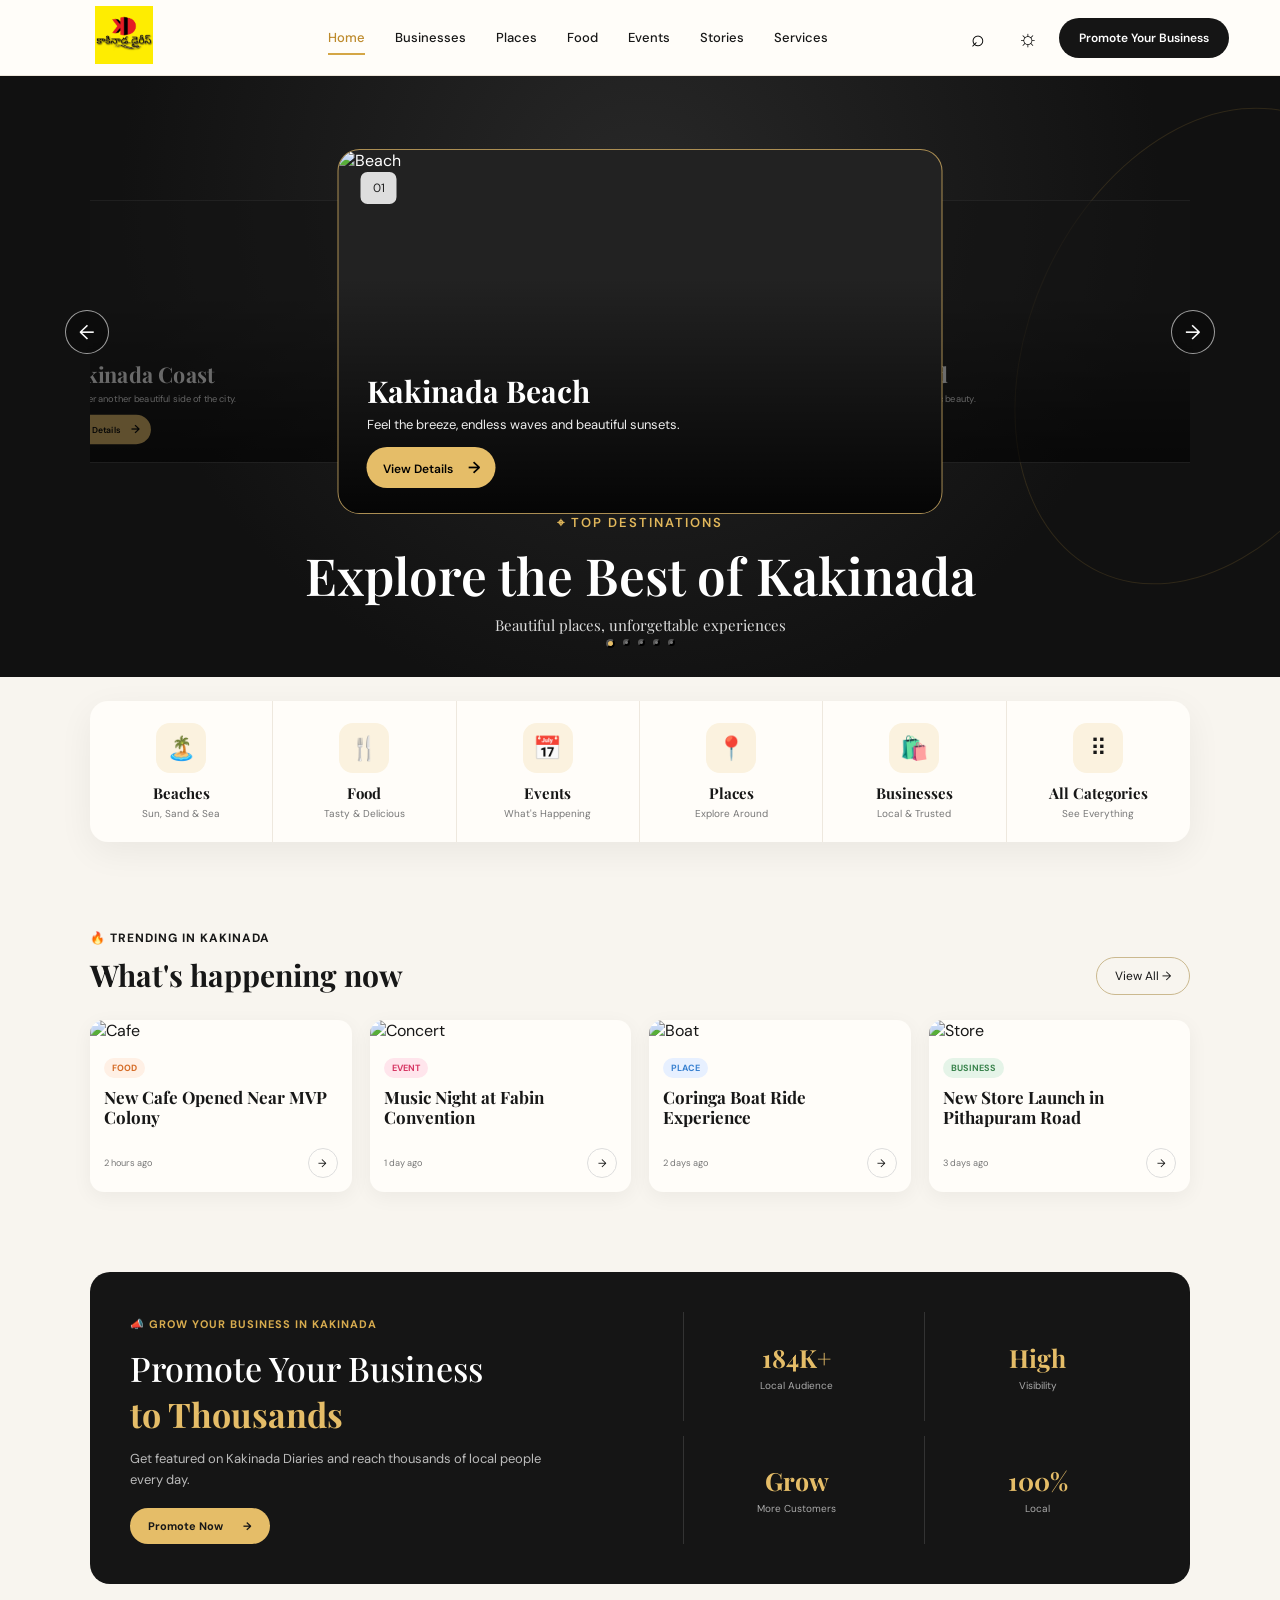
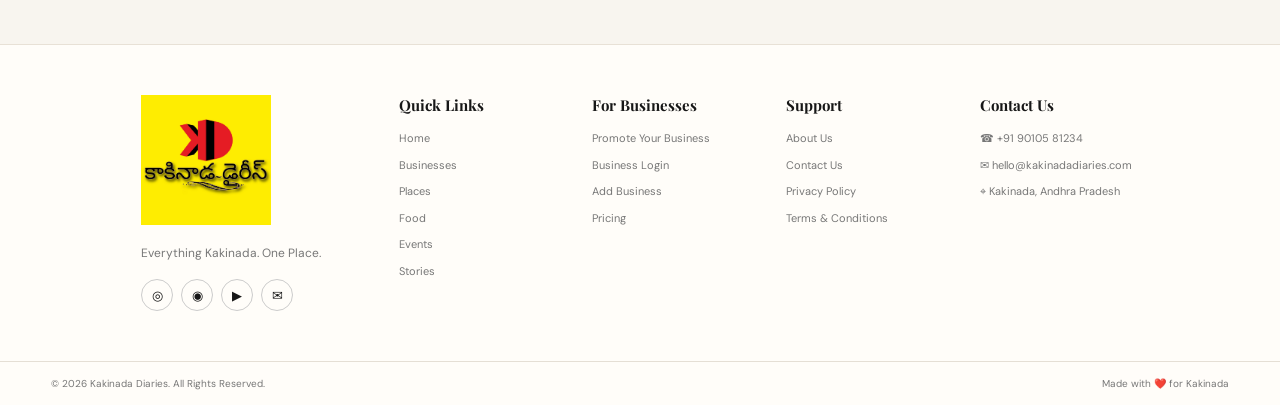
==== commit 8e13834f: "Update index.html" ====
--- a/index.html
+++ b/index.html
@@ -84,20 +84,7 @@
 
     <div class="hero-decoration"></div>
 
-    <div class="hero-heading">
-
-        <div class="eyebrow">
-            <span>⌖</span> TOP DESTINATIONS
-        </div>
-
-        <h1>Explore the Best of Kakinada</h1>
-
-        <p>
-            Beautiful places, unforgettable experiences
-        </p>
-
-    </div>
-
+    
 
     <div class="carousel-wrapper">
 
@@ -281,7 +268,27 @@
 
     </div>
 
-
+</div>
+
+<!-- HERO HEADING BELOW CAROUSEL -->
+
+<div class="hero-heading">
+
+    <div class="eyebrow">
+        <span>⌖</span> TOP DESTINATIONS
+    </div>
+
+    <h1>Explore the Best of Kakinada</h1>
+
+    <p>
+        Beautiful places, unforgettable experiences
+    </p>
+
+</div>
+
+<!-- DOTS -->
+
+<div class="carousel-dots" id="dots"></div>
     <!-- DOTS -->
 
     <div class="carousel-dots" id="dots"></div>
--- a/style.css
+++ b/style.css
@@ -1,4 +1,4 @@
-@import url('https://fonts.googleapis.com/css2?family=DM+Sans:wght@400;500;600;700&family=Playfair+Display:wght@600;700;800&display=swap');
+@import url('https://fonts.googleapis.com/css2?family=DM+Sans:wght@400;500;600;700&family=Playfair+Display:wght@500;600;700&display=swap');
 
 * {
     margin: 0;
@@ -12,669 +12,992 @@
 
 body {
     font-family: "DM Sans", sans-serif;
-    background: #fff;
-    color: #111;
+    background: #f8f5ef;
+    color: #171717;
 }
 
 a {
+    text-decoration: none;
     color: inherit;
-    text-decoration: none;
+}
+
+button {
+    font-family: inherit;
+    cursor: pointer;
 }
 
 
 /* ================= HEADER ================= */
 
 .header {
-    position: absolute;
-    top: 0;
-    left: 0;
-    width: 100%;
-    height: 90px;
+    height: 76px;
+
+    padding: 0 4%;
 
     display: flex;
     align-items: center;
     justify-content: space-between;
 
-    padding: 20px 6%;
+    background: #fffdf9;
+
+    border-bottom: 1px solid #eee7dc;
+
+    position: sticky;
+    top: 0;
+
+    z-index: 100;
+}
+
+.logo-area img {
+    width: 145px;
+    height: 58px;
+
+    object-fit: contain;
+
+    border-radius: 5px;
+}
+
+.desktop-nav {
+    display: flex;
+    align-items: center;
+    gap: 30px;
+}
+
+.desktop-nav a {
+    font-size: 13px;
+    font-weight: 500;
+
+    position: relative;
+
+    padding: 29px 0;
+}
+
+.desktop-nav a.active {
+    color: #bd8a2c;
+}
+
+.desktop-nav a.active::after {
+    content: "";
+
+    position: absolute;
+
+    left: 0;
+    right: 0;
+    bottom: 20px;
+
+    height: 2px;
+
+    background: #d4a646;
+}
+
+.header-actions {
+    display: flex;
+    align-items: center;
+    gap: 12px;
+}
+
+.icon-btn {
+    width: 38px;
+    height: 38px;
+
+    border: none;
+
+    background: transparent;
+
+    font-size: 23px;
+}
+
+.promote-btn {
+    padding: 12px 20px;
+
+    border-radius: 30px;
+
+    background: #151515;
+
+    color: white;
+
+    font-size: 12px;
+    font-weight: 600;
+}
+
+.mobile-menu-btn {
+    display: none;
+
+    border: none;
+
+    background: #171717;
+    color: white;
+
+    width: 42px;
+    height: 42px;
+
+    border-radius: 50%;
+
+    font-size: 20px;
+}
+
+
+/* ================= MOBILE MENU ================= */
+
+.mobile-menu {
+    display: none;
+
+    position: fixed;
+
+    inset: 0;
+
+    background: #fffdf9;
+
+    z-index: 200;
+
+    flex-direction: column;
+
+    align-items: center;
+
+    justify-content: center;
+
+    gap: 22px;
+}
+
+.mobile-menu.open {
+    display: flex;
+}
+
+.mobile-menu img {
+    width: 150px;
+    margin-bottom: 20px;
+}
+
+.mobile-menu a {
+    font-family: "Playfair Display", serif;
+
+    font-size: 25px;
+}
+
+.close-menu {
+    position: absolute;
+
+    top: 20px;
+    right: 20px;
+
+    border: none;
+
+    background: #171717;
+    color: white;
+
+    width: 42px;
+    height: 42px;
+
+    border-radius: 50%;
+
+    font-size: 25px;
+}
+
+.mobile-promote {
+    background: #171717;
+    color: white !important;
+
+    padding: 14px 22px;
+
+    border-radius: 30px;
+
+    font-family: "DM Sans", sans-serif !important;
+
+    font-size: 13px !important;
+}
+
+
+/* ================= DESTINATION HERO ================= */
+
+.destination-hero {
+    position: relative;
+
+    min-height: 550px;
+
+    padding: 55px 4% 25px;
+
+    background:
+        radial-gradient(
+            circle at 50% 20%,
+            #282828,
+            #111 65%
+        );
+
+    color: white;
+
+    overflow: hidden;
+}
+
+.hero-decoration {
+    position: absolute;
+
+    right: -100px;
+    top: 20px;
+
+    width: 350px;
+    height: 500px;
+
+    border: 1px solid rgba(211,166,70,.15);
+
+    border-radius: 50%;
+
+    transform: rotate(25deg);
+}
+
+.hero-heading {
+    position: relative;
+
+    z-index: 5;
+
+    text-align: center;
+}
+
+.eyebrow {
+    color: #e1b75b;
+
+    font-size: 13px;
+
+    letter-spacing: 2px;
+
+    font-weight: 600;
+}
+
+.hero-heading h1 {
+    margin-top: 10px;
+
+    font-family: "Playfair Display", serif;
+
+    font-size: clamp(38px, 4vw, 52px);
+
+    font-weight: 600;
+}
+
+.hero-heading p {
+    margin-top: 6px;
+
+    color: #ddd;
+
+    font-family: "Playfair Display", serif;
+
+    font-size: 15px;
+}
+
+
+/* ================= CAROUSEL ================= */
+
+.carousel-wrapper {
+    position: relative;
+
+    max-width: 1100px;
+
+    margin: 18px auto 0;
+
+    height: 365px;
+
+    display: flex;
+
+    align-items: center;
+}
+
+.destination-carousel {
+    width: 100%;
+
+    height: 100%;
+
+    position: relative;
+
+    overflow: hidden;
+}
+
+.destination-card {
+    position: absolute;
+
+    width: 55%;
+
+    height: 365px;
+
+    left: 50%;
+
+    top: 0;
+
+    transform: translateX(-50%) scale(.72);
+
+    opacity: .45;
+
+    border-radius: 22px;
+
+    overflow: hidden;
+
+    border: 1px solid rgba(255,255,255,.2);
+
+    transition:
+        transform .55s ease,
+        left .55s ease,
+        opacity .55s ease,
+        filter .55s ease;
+
+    filter: brightness(.6);
+
+    background: #222;
+}
+
+.destination-card img {
+    width: 100%;
+    height: 100%;
+
+    object-fit: cover;
+}
+
+.card-overlay {
+    position: absolute;
+
+    inset: 0;
+
+    background:
+        linear-gradient(
+            transparent 35%,
+            rgba(0,0,0,.85)
+        );
+}
+
+.destination-number {
+    position: absolute;
+
+    top: 22px;
+    left: 22px;
+
+    padding: 8px 12px;
+
+    background: rgba(255,255,255,.85);
+
+    color: #222;
+
+    border-radius: 7px;
+
+    font-size: 12px;
+}
+
+.destination-info {
+    position: absolute;
+
+    left: 28px;
+    right: 28px;
+    bottom: 25px;
+}
+
+.destination-info h2 {
+    font-family: "Playfair Display", serif;
+
+    font-size: 30px;
+}
+
+.destination-info p {
+    margin-top: 5px;
+
+    font-size: 13px;
+
+    color: #eee;
+
+    max-width: 350px;
+}
+
+.destination-info button {
+    margin-top: 14px;
+
+    border: none;
+
+    background: #e5bd68;
+
+    padding: 10px 16px;
+
+    border-radius: 25px;
+
+    font-weight: 600;
+
+    font-size: 12px;
+}
+
+.destination-info button span {
+    margin-left: 12px;
+
+    font-size: 16px;
+}
+
+
+/* ACTIVE CENTER */
+
+.destination-card.active {
+    left: 50%;
+
+    transform: translateX(-50%) scale(1);
+
+    opacity: 1;
+
+    z-index: 5;
+
+    filter: brightness(1);
+
+    border-color: rgba(229,189,104,.7);
+}
+
+
+/* LEFT CARD */
+
+.destination-card.left-card {
+    left: 15%;
+
+    transform: translateX(-50%) scale(.72);
+
+    opacity: .65;
+
+    z-index: 3;
+}
+
+
+/* RIGHT CARD */
+
+.destination-card.right-card {
+    left: 85%;
+
+    transform: translateX(-50%) scale(.72);
+
+    opacity: .65;
+
+    z-index: 3;
+}
+
+
+/* HIDDEN */
+
+.destination-card.hidden-card {
+    opacity: 0;
+
+    pointer-events: none;
+
+    z-index: 1;
+}
+
+
+/* ARROWS */
+
+.carousel-arrow {
+    position: absolute;
+
     z-index: 20;
 
+    width: 44px;
+    height: 44px;
+
+    border-radius: 50%;
+
+    border: 1px solid rgba(255,255,255,.6);
+
+    background: rgba(0,0,0,.25);
+
     color: white;
-}
-
-.brand img {
-    width: 105px;
-    height: auto;
-    border-radius: 8px;
-}
-
-.desktop-nav {
-    display: flex;
-    gap: 35px;
-}
-
-.desktop-nav a {
-    font-size: 14px;
-    font-weight: 600;
-    transition: 0.3s;
-}
-
-.desktop-nav a:hover {
-    color: #ffed00;
-}
-
-.menu-btn {
-    display: none;
-
-    border: 0;
-    background: #ffed00;
-    color: #000;
-
-    width: 48px;
-    height: 48px;
+
+    font-size: 20px;
+
+    backdrop-filter: blur(5px);
+}
+
+.carousel-arrow:hover {
+    background: #e5bd68;
+
+    color: #111;
+}
+
+.carousel-arrow.left {
+    left: -25px;
+}
+
+.carousel-arrow.right {
+    right: -25px;
+}
+
+
+/* DOTS */
+
+.carousel-dots {
+    display: flex;
+
+    justify-content: center;
+
+    gap: 8px;
+
+    margin-top: 4px;
+}
+
+.carousel-dot {
+    width: 7px;
+    height: 7px;
 
     border-radius: 50%;
 
-    font-size: 22px;
-}
-
-
-/* ================= MOBILE MENU ================= */
-
-.mobile-menu {
-    position: fixed;
-    inset: 0;
-
-    background: #111;
-
-    z-index: 100;
-
-    display: none;
-    flex-direction: column;
+    background: #777;
+
+    transition: .3s;
+}
+
+.carousel-dot.active {
+    width: 9px;
+    height: 9px;
+
+    background: #e5bd68;
+}
+
+
+/* ================= CATEGORIES ================= */
+
+.categories {
+    padding: 24px 4%;
+}
+
+.category-grid {
+    max-width: 1100px;
+
+    margin: auto;
+
+    display: grid;
+
+    grid-template-columns: repeat(6, 1fr);
+
+    background: #fffdf9;
+
+    border-radius: 18px;
+
+    box-shadow: 0 10px 35px rgba(0,0,0,.06);
+
+    overflow: hidden;
+}
+
+.category-item {
+    text-align: center;
+
+    padding: 22px 10px;
+
+    border-right: 1px solid #eee8de;
+
+    transition: .3s;
+}
+
+.category-item:last-child {
+    border-right: none;
+}
+
+.category-item:hover {
+    background: #faf3e5;
+}
+
+.category-icon {
+    width: 50px;
+    height: 50px;
+
+    margin: auto;
+
+    display: flex;
 
     align-items: center;
     justify-content: center;
 
-    gap: 25px;
-}
-
-.mobile-menu.active {
-    display: flex;
-}
-
-.mobile-menu a {
+    border-radius: 14px;
+
+    background: #fbf2df;
+
+    font-size: 23px;
+}
+
+.category-item h3 {
+    margin-top: 10px;
+
+    font-family: "Playfair Display", serif;
+
+    font-size: 15px;
+}
+
+.category-item p {
+    margin-top: 4px;
+
+    font-size: 10px;
+
+    color: #777;
+}
+
+
+/* ================= GENERAL SECTION ================= */
+
+.section {
+    padding: 60px 4%;
+}
+
+.section-top {
+    max-width: 1100px;
+
+    margin: auto;
+
+    display: flex;
+
+    align-items: end;
+
+    justify-content: space-between;
+
+    margin-bottom: 25px;
+}
+
+.section-label {
+    font-size: 12px;
+
+    font-weight: 700;
+
+    letter-spacing: 1px;
+}
+
+.section-top h2 {
+    margin-top: 8px;
+
+    font-family: "Playfair Display", serif;
+
+    font-size: 30px;
+}
+
+.view-all {
+    border: 1px solid #cbb98f;
+
+    padding: 10px 18px;
+
+    border-radius: 25px;
+
+    font-size: 12px;
+}
+
+
+/* ================= TRENDING ================= */
+
+.trending-grid {
+    max-width: 1100px;
+
+    margin: auto;
+
+    display: grid;
+
+    grid-template-columns: repeat(4, 1fr);
+
+    gap: 18px;
+}
+
+.trend-card {
+    background: #fffdf9;
+
+    border-radius: 14px;
+
+    overflow: hidden;
+
+    box-shadow: 0 5px 20px rgba(0,0,0,.05);
+
+    transition: .3s;
+}
+
+.trend-card:hover {
+    transform: translateY(-5px);
+}
+
+.trend-card img {
+    width: 100%;
+
+    height: 155px;
+
+    object-fit: cover;
+}
+
+.trend-content {
+    padding: 14px;
+}
+
+.tag {
+    display: inline-block;
+
+    padding: 4px 8px;
+
+    border-radius: 10px;
+
+    font-size: 9px;
+
+    font-weight: 700;
+}
+
+.food-tag {
+    background: #fff0e5;
+    color: #d56c27;
+}
+
+.event-tag {
+    background: #ffe5ec;
+    color: #d73764;
+}
+
+.place-tag {
+    background: #e7f0ff;
+    color: #3981d0;
+}
+
+.business-tag {
+    background: #e5f4e8;
+    color: #39834c;
+}
+
+.trend-content h3 {
+    margin-top: 9px;
+
+    font-family: "Playfair Display", serif;
+
+    font-size: 17px;
+
+    line-height: 1.2;
+}
+
+.trend-bottom {
+    margin-top: 20px;
+
+    display: flex;
+
+    align-items: center;
+
+    justify-content: space-between;
+
+    color: #777;
+
+    font-size: 11px;
+}
+
+.trend-bottom span {
+    width: 30px;
+    height: 30px;
+
+    border-radius: 50%;
+
+    display: flex;
+
+    align-items: center;
+    justify-content: center;
+
+    border: 1px solid #ddd;
+
+    color: #111;
+}
+
+
+/* ================= PROMOTE ================= */
+
+.promote-section {
+    max-width: 1100px;
+
+    margin: 20px auto 60px;
+
+    border-radius: 20px;
+
+    background: #151515;
+
     color: white;
+
+    display: grid;
+
+    grid-template-columns: 1.1fr 1fr;
+
+    gap: 40px;
+
+    padding: 40px;
+}
+
+.promote-intro > span {
+    color: #d8ac4f;
+
+    font-size: 11px;
+
+    letter-spacing: 1px;
+
+    font-weight: 700;
+}
+
+.promote-intro h2 {
+    margin-top: 12px;
+
     font-family: "Playfair Display", serif;
-    font-size: 30px;
-}
-
-.close-btn {
-    position: absolute;
-    top: 25px;
-    right: 25px;
-
-    background: #ffed00;
-    border: none;
-
-    width: 45px;
-    height: 45px;
+
+    font-size: 34px;
+
+    font-weight: 500;
+}
+
+.promote-intro strong {
+    color: #e5bd68;
+}
+
+.promote-intro p {
+    margin-top: 12px;
+
+    color: #bbb;
+
+    max-width: 420px;
+
+    font-size: 13px;
+
+    line-height: 1.6;
+}
+
+.gold-button {
+    display: inline-flex;
+
+    gap: 20px;
+
+    align-items: center;
+
+    margin-top: 18px;
+
+    background: #e5bd68;
+
+    color: #171717;
+
+    padding: 11px 18px;
+
+    border-radius: 22px;
+
+    font-size: 11px;
+
+    font-weight: 700;
+}
+
+.promote-stats {
+    display: grid;
+
+    grid-template-columns: repeat(2, 1fr);
+
+    gap: 15px;
+}
+
+.promote-stats div {
+    display: flex;
+
+    flex-direction: column;
+
+    justify-content: center;
+
+    align-items: center;
+
+    border-left: 1px solid #333;
+}
+
+.promote-stats strong {
+    color: #e5bd68;
+
+    font-size: 25px;
+
+    font-family: "Playfair Display", serif;
+}
+
+.promote-stats span {
+    margin-top: 5px;
+
+    color: #aaa;
+
+    font-size: 10px;
+}
+
+
+/* ================= FOOTER ================= */
+
+footer {
+    background: #fffdf9;
+
+    border-top: 1px solid #e8e1d6;
+}
+
+.footer-main {
+    max-width: 1100px;
+
+    margin: auto;
+
+    padding: 50px 4%;
+
+    display: grid;
+
+    grid-template-columns: 1.4fr repeat(4, 1fr);
+
+    gap: 35px;
+}
+
+.footer-brand img {
+    width: 130px;
+}
+
+.footer-brand p {
+    margin-top: 15px;
+
+    font-size: 12px;
+
+    color: #777;
+}
+
+.socials {
+    display: flex;
+
+    gap: 8px;
+
+    margin-top: 18px;
+}
+
+.socials a {
+    width: 32px;
+    height: 32px;
+
+    border: 1px solid #ccc;
 
     border-radius: 50%;
 
-    font-size: 30px;
-}
-
-
-/* ================= HERO ================= */
-
-.hero {
-    height: 100vh;
-    min-height: 650px;
-
-    position: relative;
-
-    overflow: hidden;
-
-    display: flex;
+    display: flex;
+
     align-items: center;
-}
-
-.hero-image {
-    position: absolute;
-    inset: 0;
-
-    background-image:
-        url("https://commons.wikimedia.org/wiki/Special:Redirect/file/Scenic_view_of_Kakinada_beach_during_evening.jpg");
-
-    background-size: cover;
-    background-position: center;
-}
-
-.hero-overlay {
-    position: absolute;
-    inset: 0;
-
-    background:
-        linear-gradient(
-            90deg,
-            rgba(0,0,0,.75),
-            rgba(0,0,0,.25),
-            rgba(0,0,0,.05)
-        );
-}
-
-.hero-content {
-    position: relative;
-    z-index: 2;
-
-    color: white;
-
-    margin-left: 8%;
-    max-width: 750px;
-}
-
-.small-title {
-    color: #ffed00;
+    justify-content: center;
 
     font-size: 13px;
-    font-weight: 700;
-
-    letter-spacing: 4px;
-}
-
-.hero h1 {
-    margin-top: 15px;
+}
+
+.footer-column {
+    display: flex;
+
+    flex-direction: column;
+
+    gap: 10px;
+}
+
+.footer-column h3 {
+    margin-bottom: 5px;
 
     font-family: "Playfair Display", serif;
 
-    font-size: clamp(60px, 9vw, 130px);
-
-    line-height: .85;
-
-    letter-spacing: -5px;
-}
-
-.hero h1 span {
-    color: #ffed00;
-}
-
-.hero p {
-    margin-top: 30px;
-
-    font-size: 20px;
+    font-size: 15px;
+}
+
+.footer-column a,
+.footer-column p {
+    color: #777;
+
+    font-size: 11px;
+
     line-height: 1.5;
 }
 
-.hero-btn {
-    display: inline-flex;
-
-    align-items: center;
-    gap: 25px;
-
-    margin-top: 35px;
-
-    background: #ffed00;
-    color: #000;
-
-    padding: 17px 25px;
-
-    font-size: 13px;
-    font-weight: 800;
-
-    transition: .3s;
-}
-
-.hero-btn:hover {
-    transform: translateY(-4px);
-}
-
-.hero-btn span {
-    font-size: 20px;
-}
-
-.scroll-text {
-    position: absolute;
-
-    bottom: 30px;
-    right: 6%;
-
-    color: white;
+.footer-bottom {
+    border-top: 1px solid #e5dfd5;
+
+    padding: 15px 4%;
+
+    display: flex;
+
+    justify-content: space-between;
+
+    color: #777;
 
     font-size: 10px;
-    letter-spacing: 3px;
-
-    transform: rotate(-90deg);
-}
-
-
-/* ================= GENERAL SECTIONS ================= */
-
-.section {
-    padding: 110px 7%;
-}
-
-.eyebrow {
-    font-size: 11px;
-    font-weight: 800;
-
-    letter-spacing: 4px;
-
-    color: #e50019;
-}
-
-.section-heading {
-    display: flex;
-    justify-content: space-between;
-    align-items: end;
-
-    margin-bottom: 60px;
-}
-
-.section-heading h2 {
-    margin-top: 12px;
-
-    font-family: "Playfair Display", serif;
-
-    font-size: clamp(45px, 6vw, 80px);
-
-    line-height: .95;
-}
-
-.section-heading h2 span {
-    color: #e50019;
-}
-
-.section-heading > p {
-    max-width: 330px;
-
-    font-size: 15px;
-    line-height: 1.7;
-    color: #666;
-}
-
-.centered {
-    display: block;
-    text-align: center;
-}
-
-.centered p {
-    margin: 25px auto 0;
-}
-
-
-/* ================= CARDS ================= */
-
-.cards {
-    display: grid;
-
-    grid-template-columns: 1.4fr 1fr 1fr;
-
-    gap: 20px;
-}
-
-.story-card {
-    background: #f5f5f5;
-    overflow: hidden;
-}
-
-.card-image {
-    height: 300px;
-
-    background-size: cover;
-    background-position: center;
-
-    transition: transform .5s;
-}
-
-.story-card:hover .card-image {
-    transform: scale(1.05);
-}
-
-.image-one {
-    background-image: url("https://commons.wikimedia.org/wiki/Special:Redirect/file/Scenic_view_of_Kakinada_beach_during_evening.jpg");
-}
-
-.image-two {
-    background-image:
-        linear-gradient(135deg, #ffed00, #e50019);
-}
-
-.image-three {
-    background-image:
-        linear-gradient(135deg, #111, #444);
-}
-
-.card-content {
-    padding: 25px;
-}
-
-.card-content span {
-    font-size: 10px;
-    font-weight: 800;
-    letter-spacing: 2px;
-
-    color: #e50019;
-}
-
-.card-content h3 {
-    margin-top: 10px;
-
-    font-family: "Playfair Display", serif;
-
-    font-size: 28px;
-}
-
-.card-content p {
-    margin-top: 8px;
-
-    color: #777;
-    font-size: 14px;
-}
-
-
-/* ================= EXPLORE ================= */
-
-.explore {
-    background: #111;
-    color: white;
-}
-
-.explore .eyebrow {
-    color: #ffed00;
-}
-
-.explore-grid {
-    display: grid;
-
-    grid-template-columns: repeat(2, 1fr);
-
-    gap: 15px;
-}
-
-.explore-item {
-    min-height: 350px;
-
-    position: relative;
-
-    overflow: hidden;
-
-    display: flex;
-    align-items: end;
-
-    padding: 35px;
-
-    background-size: cover;
-    background-position: center;
-
-    transition: .4s;
-}
-
-.explore-item::before {
-    content: "";
-
-    position: absolute;
-    inset: 0;
-
-    background: linear-gradient(
-        transparent,
-        rgba(0,0,0,.85)
-    );
-}
-
-.explore-item:hover {
-    transform: translateY(-6px);
-}
-
-.explore-item > div {
-    position: relative;
-    z-index: 2;
-}
-
-.explore-item span {
-    color: #ffed00;
-
-    font-size: 12px;
-    font-weight: 800;
-}
-
-.explore-item h3 {
-    margin-top: 8px;
-
-    font-family: "Playfair Display", serif;
-
-    font-size: 42px;
-}
-
-.explore-item p {
-    margin-top: 5px;
-
-    font-size: 13px;
-}
-
-.explore-beach {
-    background-image: url("https://commons.wikimedia.org/wiki/Special:Redirect/file/Kakinada_Beach_view_at_Noon_time.jpg");
-}
-
-.explore-food {
-    background:
-        linear-gradient(135deg, #e50019, #ff6a00);
-}
-
-.explore-events {
-    background:
-        linear-gradient(135deg, #ffed00, #f59e00);
-    color: #111;
-}
-
-.explore-stories {
-    background:
-        linear-gradient(135deg, #333, #000);
-}
-
-
-/* ================= EVENTS ================= */
-
-.event-placeholder {
-    background: #ffed00;
-
-    padding: 40px;
-
-    display: grid;
-
-    grid-template-columns: 100px 1fr 70px;
-
-    align-items: center;
-
-    gap: 30px;
-}
-
-.event-number {
-    font-size: 50px;
-    font-weight: 800;
-}
-
-.event-placeholder span {
-    font-size: 10px;
-    font-weight: 800;
-    letter-spacing: 3px;
-}
-
-.event-placeholder h3 {
-    font-family: "Playfair Display", serif;
-
-    font-size: 40px;
-
-    margin-top: 8px;
-}
-
-.event-placeholder p {
-    margin-top: 8px;
-    color: #333;
-}
-
-.event-arrow {
-    font-size: 40px;
-}
-
-
-/* ================= FOOD ================= */
-
-.food-section {
-    min-height: 650px;
-
-    padding: 100px 7%;
-
-    display: flex;
-    align-items: center;
-
-    background:
-        linear-gradient(
-            90deg,
-            rgba(0,0,0,.9),
-            rgba(0,0,0,.35)
-        ),
-        url("https://commons.wikimedia.org/wiki/Special:Redirect/file/Boat_Kakinaada.jpg");
-
-    background-size: cover;
-    background-position: center;
-
-    color: white;
-}
-
-.food-content {
-    max-width: 600px;
-}
-
-.food-content h2 {
-    margin-top: 15px;
-
-    font-family: "Playfair Display", serif;
-
-    font-size: clamp(50px, 7vw, 90px);
-
-    line-height: .95;
-}
-
-.food-content h2 span {
-    color: #ffed00;
-}
-
-.food-content p {
-    margin-top: 25px;
-
-    max-width: 450px;
-
-    line-height: 1.7;
-
-    color: #ddd;
-}
-
-.dark-btn {
-    display: inline-block;
-
-    margin-top: 30px;
-
-    background: white;
-    color: #111;
-
-    padding: 16px 25px;
-
-    font-size: 12px;
-    font-weight: 800;
-}
-
-
-/* ================= ADVERTISE ================= */
-
-.advertise {
-    padding: 120px 7%;
-
-    text-align: center;
-
-    background: #ffed00;
-}
-
-.advertise h2 {
-    margin-top: 15px;
-
-    font-family: "Playfair Display", serif;
-
-    font-size: clamp(45px, 7vw, 85px);
-
-    line-height: .95;
-}
-
-.advertise h2 span {
-    color: #e50019;
-}
-
-.advertise p {
-    margin: 25px auto;
-
-    max-width: 450px;
-
-    color: #333;
-}
-
-.red-btn {
-    display: inline-block;
-
-    background: #e50019;
-    color: white;
-
-    padding: 17px 28px;
-
-    font-size: 12px;
-    font-weight: 800;
-}
-
-
-/* ================= FOOTER ================= */
-
-footer {
-    background: #111;
-    color: white;
-
-    padding: 70px 7% 30px;
-
-    text-align: center;
-}
-
-.footer-logo img {
-    width: 130px;
-
-    border-radius: 8px;
-}
-
-footer > p {
-    margin-top: 20px;
-
-    color: #aaa;
-}
-
-.footer-links {
-    display: flex;
-
-    justify-content: center;
-
-    gap: 30px;
-
-    margin-top: 30px;
-}
-
-.footer-links a {
-    font-size: 13px;
-}
-
-.copyright {
-    margin-top: 60px;
-
-    padding-top: 20px;
-
-    border-top: 1px solid #333;
-
-    color: #666;
-
-    font-size: 11px;
 }
 
 
@@ -683,330 +1006,228 @@
 @media (max-width: 800px) {
 
     .header {
-        height: 75px;
-        padding: 15px 5%;
-    }
-
-    .brand img {
-        width: 85px;
-    }
-
-    .desktop-nav {
+        height: 68px;
+
+        padding: 0 15px;
+    }
+
+    .logo-area img {
+        width: 125px;
+        height: 52px;
+    }
+
+    .desktop-nav,
+    .header-actions .icon-btn,
+    .header-actions .promote-btn {
         display: none;
     }
 
-    .menu-btn {
+    .mobile-menu-btn {
         display: block;
     }
 
-    .hero {
-        min-height: 700px;
-    }
-
-    .hero-content {
-        margin-left: 7%;
-        margin-right: 7%;
-    }
-
-    .hero h1 {
-        font-size: clamp(55px, 16vw, 90px);
-        letter-spacing: -3px;
-    }
-
-    .hero p {
-        font-size: 17px;
-    }
-
-    .scroll-text {
-        display: none;
-    }
+
+    /* HERO */
+
+    .destination-hero {
+        min-height: 570px;
+
+        padding: 38px 0 20px;
+    }
+
+    .hero-heading {
+        padding: 0 20px;
+    }
+
+    .hero-heading h1 {
+        font-size: 34px;
+
+        line-height: 1.05;
+    }
+
+    .hero-heading p {
+        font-size: 13px;
+    }
+
+    .carousel-wrapper {
+        height: 325px;
+
+        margin-top: 20px;
+    }
+
+    .destination-card {
+        width: 68%;
+
+        height: 300px;
+    }
+
+    .destination-card.left-card {
+        left: 12%;
+
+        transform: translateX(-50%) scale(.72);
+
+        opacity: .4;
+    }
+
+    .destination-card.right-card {
+        left: 88%;
+
+        transform: translateX(-50%) scale(.72);
+
+        opacity: .4;
+    }
+
+    .destination-card.active {
+        left: 50%;
+
+        transform: translateX(-50%) scale(1);
+    }
+
+    .destination-info {
+        left: 20px;
+        right: 20px;
+        bottom: 20px;
+    }
+
+    .destination-info h2 {
+        font-size: 25px;
+    }
+
+    .destination-info p {
+        font-size: 12px;
+    }
+
+    .carousel-arrow {
+        width: 38px;
+        height: 38px;
+    }
+
+    .carousel-arrow.left {
+        left: 8px;
+    }
+
+    .carousel-arrow.right {
+        right: 8px;
+    }
+
+
+    /* CATEGORIES */
+
+    .categories {
+        padding: 15px;
+    }
+
+    .category-grid {
+        grid-template-columns: repeat(3, 1fr);
+
+        border-radius: 15px;
+    }
+
+    .category-item {
+        padding: 17px 5px;
+
+        border-bottom: 1px solid #eee8de;
+    }
+
+    .category-item:nth-child(3),
+    .category-item:nth-child(6) {
+        border-right: none;
+    }
+
+    .category-icon {
+        width: 43px;
+        height: 43px;
+
+        font-size: 20px;
+    }
+
+
+    /* TRENDING */
 
     .section {
-        padding: 80px 6%;
-    }
-
-    .section-heading {
-        display: block;
-        margin-bottom: 40px;
-    }
-
-    .section-heading > p {
-        margin-top: 25px;
-    }
-
-    .cards {
+        padding: 45px 15px;
+    }
+
+    .section-top {
+        align-items: center;
+    }
+
+    .section-top h2 {
+        font-size: 26px;
+    }
+
+    .view-all {
+        padding: 8px 13px;
+    }
+
+    .trending-grid {
+        grid-template-columns: repeat(2, 1fr);
+
+        gap: 12px;
+    }
+
+    .trend-card img {
+        height: 120px;
+    }
+
+    .trend-content {
+        padding: 11px;
+    }
+
+    .trend-content h3 {
+        font-size: 15px;
+    }
+
+
+    /* PROMOTE */
+
+    .promote-section {
+        margin: 10px 15px 40px;
+
         grid-template-columns: 1fr;
-    }
-
-    .card-image {
-        height: 280px;
-    }
-
-    .explore-grid {
-        grid-template-columns: 1fr;
-    }
-
-    .explore-item {
-        min-height: 300px;
-    }
-
-    .event-placeholder {
-        grid-template-columns: 50px 1fr;
-        padding: 25px;
-    }
-
-    .event-number {
-        font-size: 30px;
-    }
-
-    .event-placeholder h3 {
-        font-size: 27px;
-    }
-
-    .event-arrow {
-        display: none;
-    }
-
-    .food-section {
-        min-height: 600px;
-        padding: 80px 6%;
-    }
-
-    .footer-links {
-        flex-wrap: wrap;
-    }
-
-}
-/* ================= FLOATING HERO GALLERY ================= */
-
-.hero {
-    position: relative;
-    min-height: 100vh;
-    overflow: hidden;
-}
-
-.hero-bg {
-    position: absolute;
-    inset: 0;
-
-    background-image:
-        url("https://i0.wp.com/mntoursntravels.com/wp-content/uploads/2025/04/image-1.png?resize=638%2C583&ssl=1");
-
-    background-size: cover;
-    background-position: center;
-    filter: brightness(.65);
-}
-
-.floating-gallery {
-    position: absolute;
-    inset: 0;
-
-    z-index: 2;
-
-    pointer-events: none;
-}
-
-.float-photo {
-    position: absolute;
-
-    width: 150px;
-    height: 190px;
-
-    background-size: cover;
-    background-position: center;
-
-    border: 7px solid white;
-
-    box-shadow:
-        0 20px 50px rgba(0,0,0,.35);
-
-    overflow: hidden;
-
-    animation: floatingPhoto 5s ease-in-out infinite;
-}
-
-.float-photo::after {
-    content: "";
-
-    position: absolute;
-    inset: 0;
-
-    background:
-        linear-gradient(
-            to top,
-            rgba(0,0,0,.45),
-            transparent 50%
-        );
-}
-
-.photo-label {
-    position: absolute;
-
-    z-index: 2;
-
-    bottom: 10px;
-    left: 12px;
-
-    color: white;
-
-    font-size: 9px;
-    font-weight: 800;
-
-    letter-spacing: 2px;
-}
-
-
-/* PHOTO POSITIONS */
-
-.photo-1 {
-    top: 17%;
-    left: 7%;
-
-    transform: rotate(-8deg);
-
-    background-image:
-        url("https://i0.wp.com/mntoursntravels.com/wp-content/uploads/2025/04/image-1.png?resize=638%2C583&ssl=1");
-
-    animation-delay: 0s;
-}
-
-.photo-2 {
-    top: 15%;
-    right: 8%;
-
-    width: 135px;
-    height: 175px;
-
-    transform: rotate(9deg);
-
-    background-image:
-        url("https://wp.viacation.com/wp-content/uploads/2025/06/838596.webp");
-
-    animation-delay: 1s;
-}
-
-.photo-3 {
-    bottom: 15%;
-    left: 9%;
-
-    width: 135px;
-    height: 170px;
-
-    transform: rotate(7deg);
-
-    background-image:
-        url("https://videocdn.cdnpk.net/videos/6441aaef-9053-5bdd-88cb-bd69fcb6ac05/horizontal/thumbnails/large.jpg?item_id=6229613&q=80&semt=ais_hybrid&w=740");
-
-    animation-delay: 2s;
-}
-
-.photo-4 {
-    bottom: 12%;
-    right: 8%;
-
-    width: 150px;
-    height: 190px;
-
-    transform: rotate(-7deg);
-
-    background-image:
-        url("https://wp.viacation.com/wp-content/uploads/2025/06/838596.webp");
-
-    animation-delay: 3s;
-}
-
-.photo-5 {
-    top: 42%;
-    right: 2%;
-
-    width: 105px;
-    height: 135px;
-
-    transform: rotate(12deg);
-
-    background-image:
-        url("https://i0.wp.com/mntoursntravels.com/wp-content/uploads/2025/04/image-1.png?resize=638%2C583&ssl=1");
-
-    animation-delay: 4s;
-}
-
-
-/* FLOATING ANIMATION */
-
-@keyframes floatingPhoto {
-
-    0%, 100% {
-        margin-top: 0;
-    }
-
-    50% {
-        margin-top: -14px;
-    }
-
-}
-
-
-/* KEEP HERO TEXT ABOVE PHOTOS */
-
-.hero-content {
-    position: relative;
-    z-index: 5;
-}
-
-
-/* MOBILE */
-
-@media (max-width: 800px) {
-
-    .float-photo {
-        width: 90px;
-        height: 120px;
-
-        border-width: 5px;
-    }
-
-    .photo-1 {
-        top: 14%;
-        left: 2%;
-    }
-
-    .photo-2 {
-        top: 15%;
-        right: 2%;
-
-        width: 85px;
-        height: 115px;
-    }
-
-    .photo-3 {
-        bottom: 14%;
-        left: 2%;
-
-        width: 85px;
-        height: 110px;
-    }
-
-    .photo-4 {
-        bottom: 13%;
-        right: 2%;
-
-        width: 90px;
-        height: 120px;
-    }
-
-    .photo-5 {
-        top: 43%;
-        right: -12px;
-
-        width: 70px;
-        height: 90px;
-    }
-
-    .hero-content {
-        margin-left: 10%;
-        margin-right: 10%;
-
-        z-index: 10;
-    }
-
-}
+
+        padding: 30px 22px;
+
+        gap: 30px;
+    }
+
+    .promote-intro h2 {
+        font-size: 28px;
+    }
+
+    .promote-stats {
+        grid-template-columns: repeat(2, 1fr);
+    }
+
+    .promote-stats div {
+        border-left: none;
+
+        border-top: 1px solid #333;
+
+        padding-top: 15px;
+    }
+
+
+    /* FOOTER */
+
+    .footer-main {
+        grid-template-columns: repeat(2, 1fr);
+
+        gap: 30px;
+
+        padding: 40px 20px;
+    }
+
+    .footer-brand {
+        grid-column: 1 / -1;
+    }
+
+    .footer-bottom {
+        flex-direction: column;
+
+        gap: 8px;
+
+        text-align: center;
+    }
+
+  }
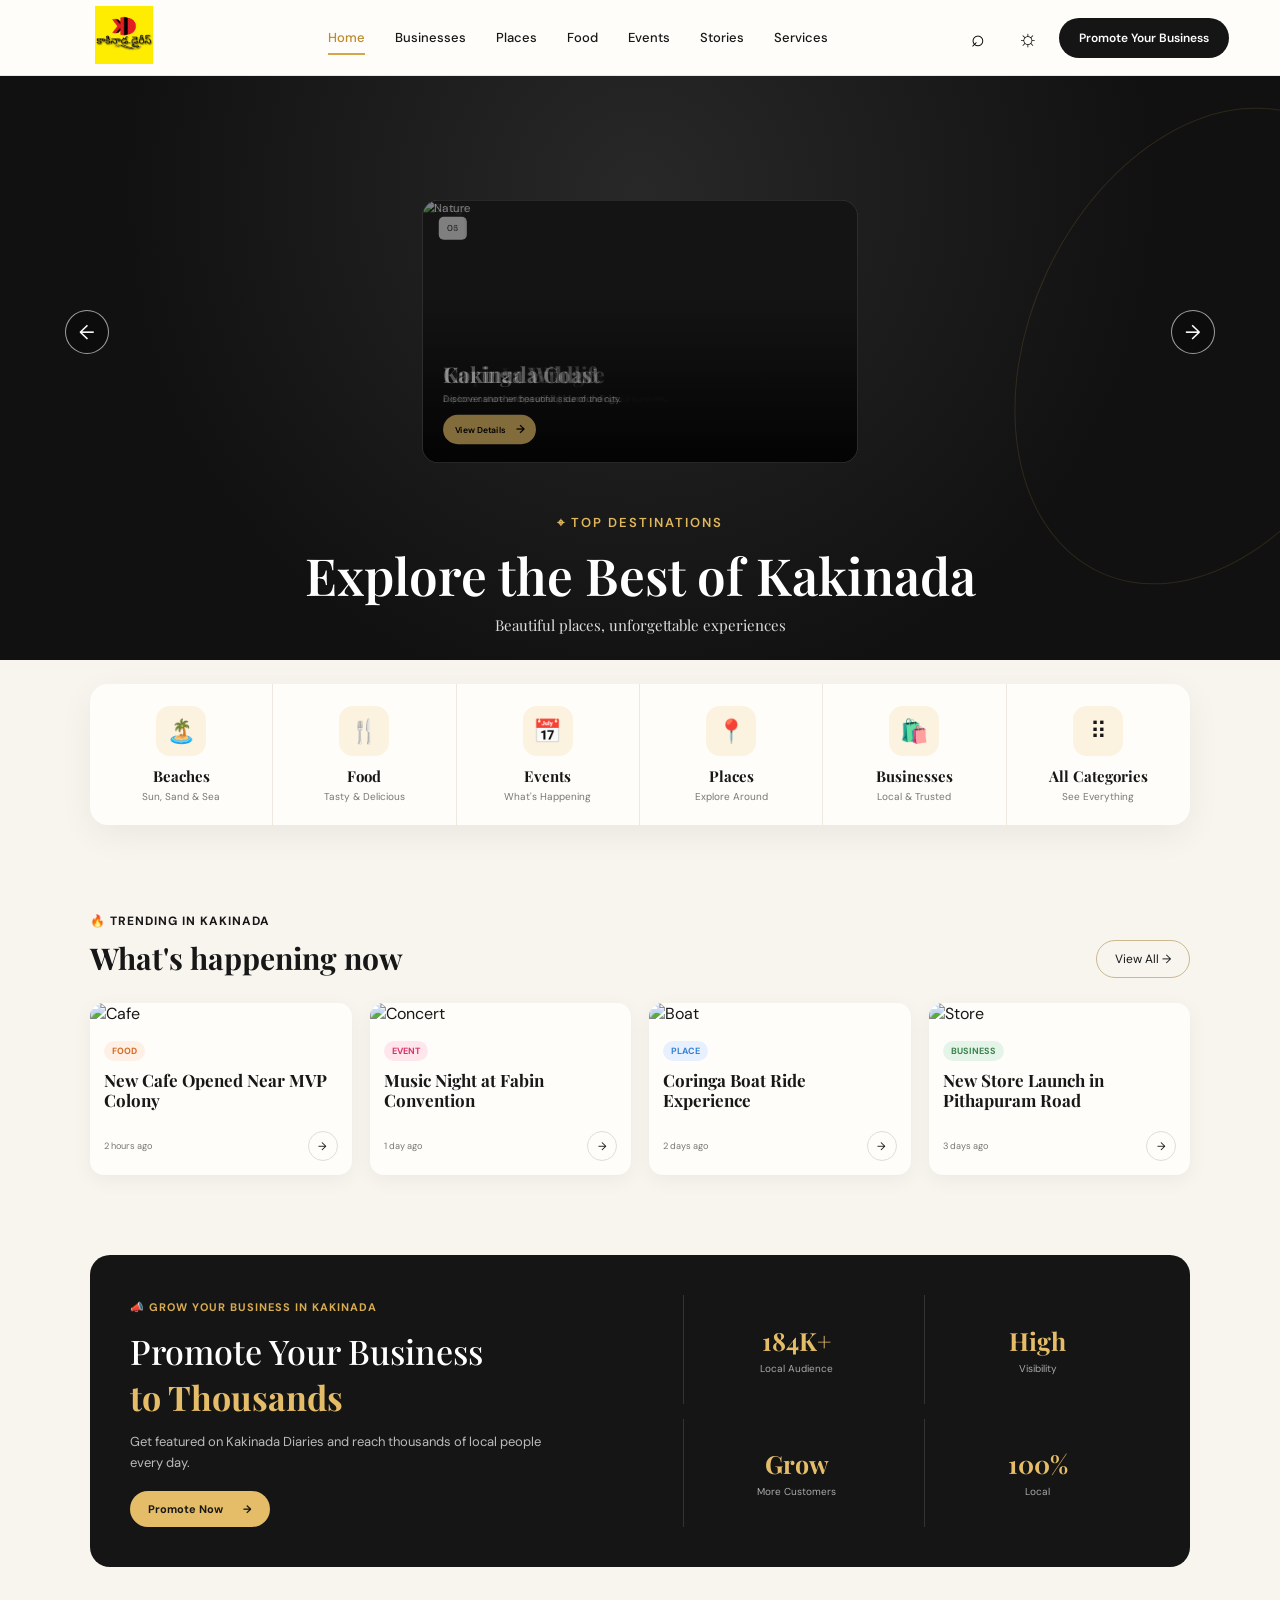
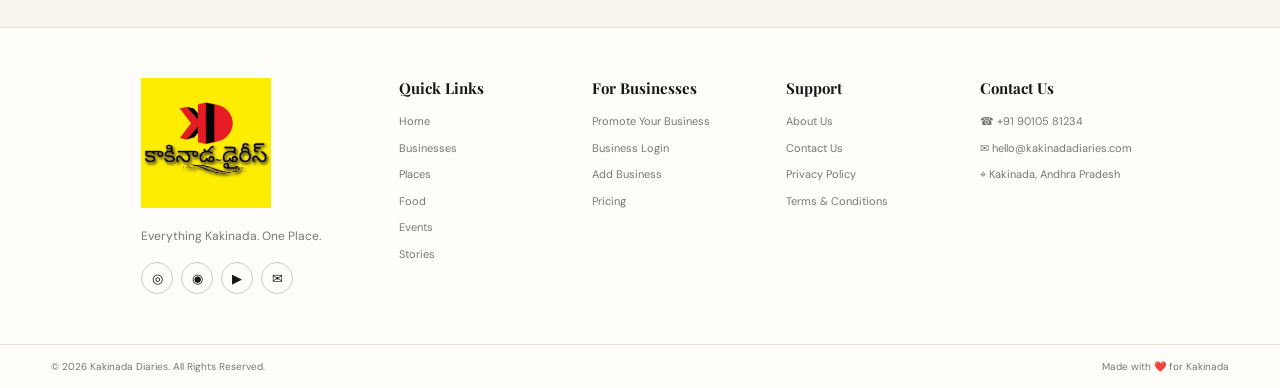
==== commit f855c9a0: "Update index.html" ====
--- a/index.html
+++ b/index.html
@@ -286,15 +286,8 @@
 
 </div>
 
-<!-- DOTS -->
-
-<div class="carousel-dots" id="dots"></div>
-    <!-- DOTS -->
-
-    <div class="carousel-dots" id="dots"></div>
 
 </section>
-
 
 <!-- ================= CATEGORIES ================= -->
 
--- a/style.css
+++ b/style.css
@@ -1030,7 +1030,7 @@
     /* HERO */
 
     .destination-hero {
-        min-height: 570px;
+        min-height: 650px;
 
         padding: 38px 0 20px;
     }
@@ -1052,7 +1052,7 @@
     .carousel-wrapper {
         height: 325px;
 
-        margin-top: 20px;
+        margin-top: 0px;
     }
 
     .destination-card {
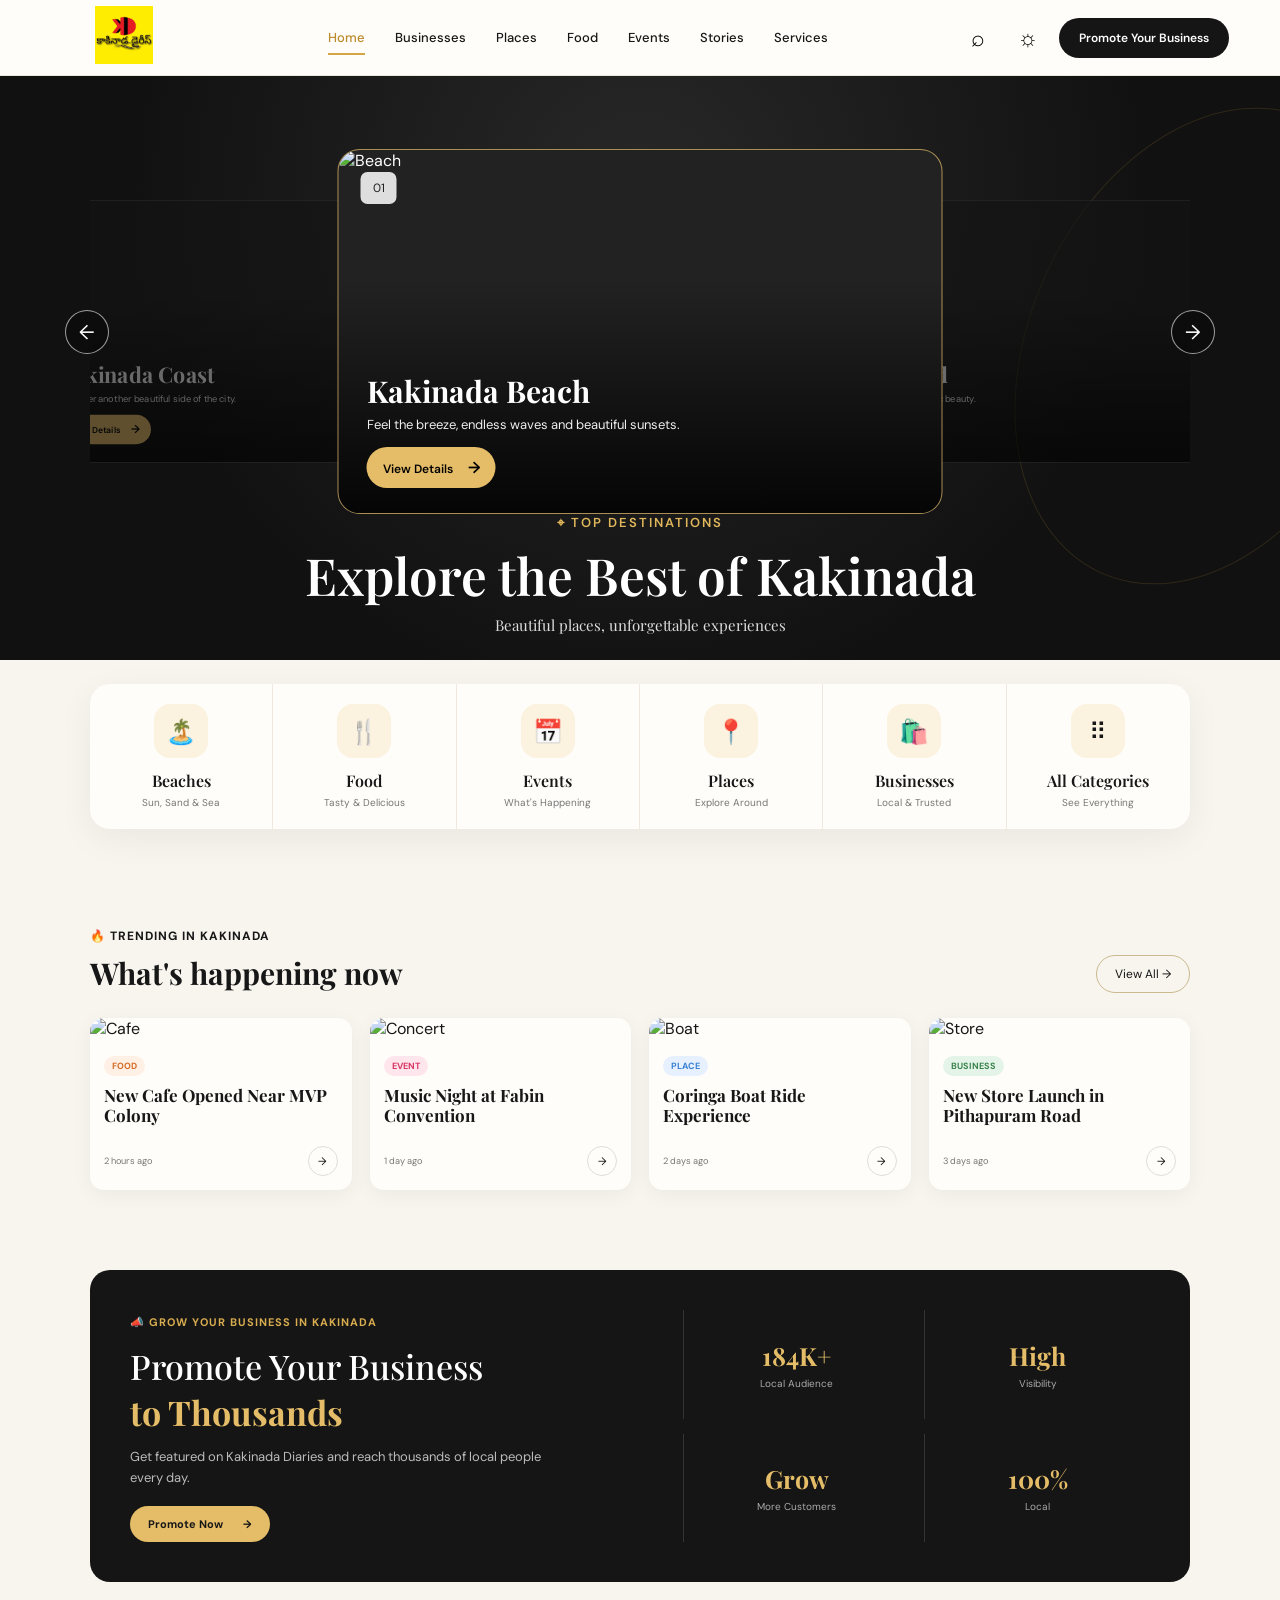
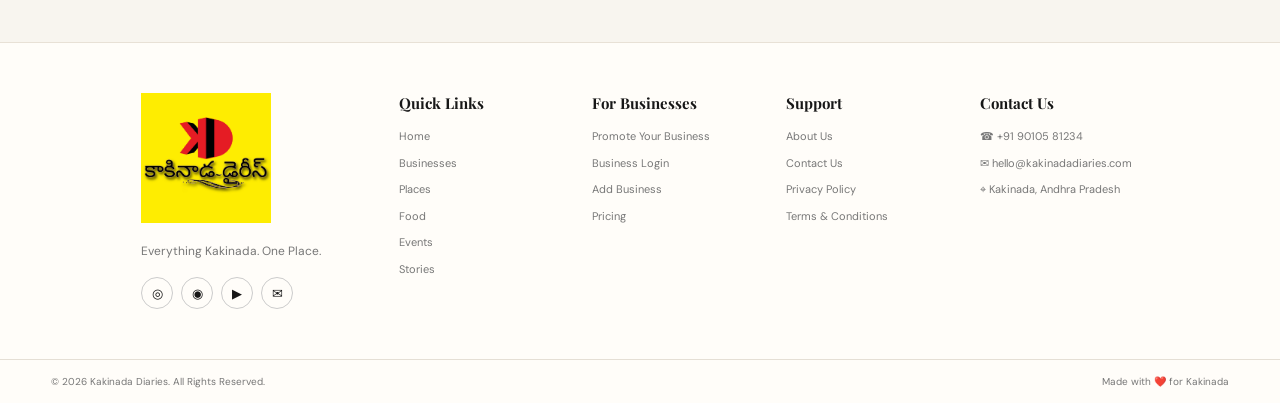
==== commit 9db2cbbf: "Update index.html" ====
--- a/index.html
+++ b/index.html
@@ -9,7 +9,7 @@
     <meta name="description"
         content="Discover the best of Kakinada — places, food, events, businesses and local stories.">
 
-    <link rel="stylesheet" href="style.css">
+    <link rel="stylesheet" href="style.css?v=2">
 </head>
 
 <body>
--- a/style.css
+++ b/style.css
@@ -143,69 +143,117 @@
     display: none;
 
     position: fixed;
-
     inset: 0;
 
-    background: #fffdf9;
+    background: #f8f5ef;
 
     z-index: 200;
 
     flex-direction: column;
-
     align-items: center;
 
-    justify-content: center;
-
-    gap: 22px;
+    padding: 32px 24px 40px;
+
+    overflow-y: auto;
 }
 
 .mobile-menu.open {
     display: flex;
 }
 
+
+/* LOGO */
+
 .mobile-menu img {
-    width: 150px;
-    margin-bottom: 20px;
-}
+    width: 145px;
+    height: auto;
+
+    margin-top: 35px;
+    margin-bottom: 55px;
+
+    border-radius: 0;
+}
+
+
+/* MENU LINKS */
 
 .mobile-menu a {
-    font-family: "Playfair Display", serif;
-
-    font-size: 25px;
-}
+    font-family: "DM Sans", sans-serif;
+
+    font-size: 20px;
+    font-weight: 500;
+
+    color: #171717;
+
+    text-decoration: none;
+
+    margin: 0;
+
+    padding: 11px 20px;
+
+    transition: all .25s ease;
+}
+
+.mobile-menu a:hover,
+.mobile-menu a:active {
+    color: #b8872b;
+}
+
+
+/* CLOSE BUTTON */
 
 .close-menu {
     position: absolute;
 
-    top: 20px;
-    right: 20px;
+    top: 24px;
+    right: 24px;
+
+    width: 48px;
+    height: 48px;
 
     border: none;
 
+    border-radius: 50%;
+
     background: #171717;
-    color: white;
-
-    width: 42px;
-    height: 42px;
-
-    border-radius: 50%;
+    color: #fff;
 
     font-size: 25px;
-}
+
+    display: flex;
+    align-items: center;
+    justify-content: center;
+
+    cursor: pointer;
+}
+
+
+/* PROMOTE BUTTON */
 
 .mobile-promote {
+    margin-top: 32px;
+
     background: #171717;
-    color: white !important;
-
-    padding: 14px 22px;
+
+    color: #fff !important;
+
+    padding: 15px 30px;
 
     border-radius: 30px;
 
     font-family: "DM Sans", sans-serif !important;
 
-    font-size: 13px !important;
-}
-
+    font-size: 14px !important;
+
+    font-weight: 500;
+
+    text-decoration: none;
+}
+
+.mobile-promote:hover {
+    background: #b8872b;
+    color: #fff !important;
+}
 
 /* ================= DESTINATION HERO ================= */
 
@@ -550,21 +598,20 @@
 /* ================= CATEGORIES ================= */
 
 .categories {
-    padding: 24px 4%;
+    padding: 24px 4% 35px;
+    background: #f8f5ef;
 }
 
 .category-grid {
     max-width: 1100px;
-
     margin: auto;
 
     display: grid;
-
     grid-template-columns: repeat(6, 1fr);
 
     background: #fffdf9;
 
-    border-radius: 18px;
+    border-radius: 20px;
 
     box-shadow: 0 10px 35px rgba(0,0,0,.06);
 
@@ -572,13 +619,22 @@
 }
 
 .category-item {
+    min-height: 145px;
+
+    display: flex;
+    flex-direction: column;
+    align-items: center;
+    justify-content: center;
+
     text-align: center;
 
-    padding: 22px 10px;
+    padding: 20px 8px;
 
     border-right: 1px solid #eee8de;
 
-    transition: .3s;
+    transition:
+        background .3s ease,
+        transform .3s ease;
 }
 
 .category-item:last-child {
@@ -587,40 +643,105 @@
 
 .category-item:hover {
     background: #faf3e5;
+    transform: translateY(-3px);
 }
 
 .category-icon {
-    width: 50px;
-    height: 50px;
-
-    margin: auto;
-
-    display: flex;
-
+    width: 54px;
+    height: 54px;
+
+    display: flex;
     align-items: center;
     justify-content: center;
 
-    border-radius: 14px;
+    border-radius: 16px;
 
     background: #fbf2df;
 
-    font-size: 23px;
+    font-size: 24px;
+
+    margin-bottom: 12px;
 }
 
 .category-item h3 {
-    margin-top: 10px;
-
     font-family: "Playfair Display", serif;
 
-    font-size: 15px;
+    font-size: 16px;
+
+    font-weight: 600;
 }
 
 .category-item p {
-    margin-top: 4px;
+    margin-top: 5px;
 
     font-size: 10px;
 
     color: #777;
+
+    line-height: 1.3;
+}
+
+
+/* ================= CATEGORY MOBILE ================= */
+
+@media (max-width: 800px) {
+
+    .categories {
+        padding: 16px 15px 30px;
+    }
+
+    .category-grid {
+
+        display: grid;
+
+        grid-template-columns: repeat(3, 1fr);
+
+        border-radius: 18px;
+
+        overflow: hidden;
+    }
+
+    .category-item {
+
+        min-height: 135px;
+
+        padding: 18px 5px;
+
+        border-right: 1px solid #eee8de;
+        border-bottom: 1px solid #eee8de;
+    }
+
+    .category-item:nth-child(3),
+    .category-item:nth-child(6) {
+        border-right: none;
+    }
+
+    .category-item:nth-child(4),
+    .category-item:nth-child(5),
+    .category-item:nth-child(6) {
+        border-bottom: none;
+    }
+
+    .category-icon {
+
+        width: 48px;
+        height: 48px;
+
+        border-radius: 15px;
+
+        font-size: 21px;
+
+        margin-bottom: 9px;
+    }
+
+    .category-item h3 {
+        font-size: 15px;
+    }
+
+    .category-item p {
+        font-size: 9px;
+    }
+
 }
 
 
@@ -1030,9 +1151,9 @@
     /* HERO */
 
     .destination-hero {
-        min-height: 650px;
-
-        padding: 38px 0 20px;
+        min-height: 0px;
+
+        padding: 38px 0 35px;
     }
 
     .hero-heading {
@@ -1046,7 +1167,8 @@
     }
 
     .hero-heading p {
-        font-size: 13px;
+    font-size: 13px;
+    margin-bottom: 0;
     }
 
     .carousel-wrapper {
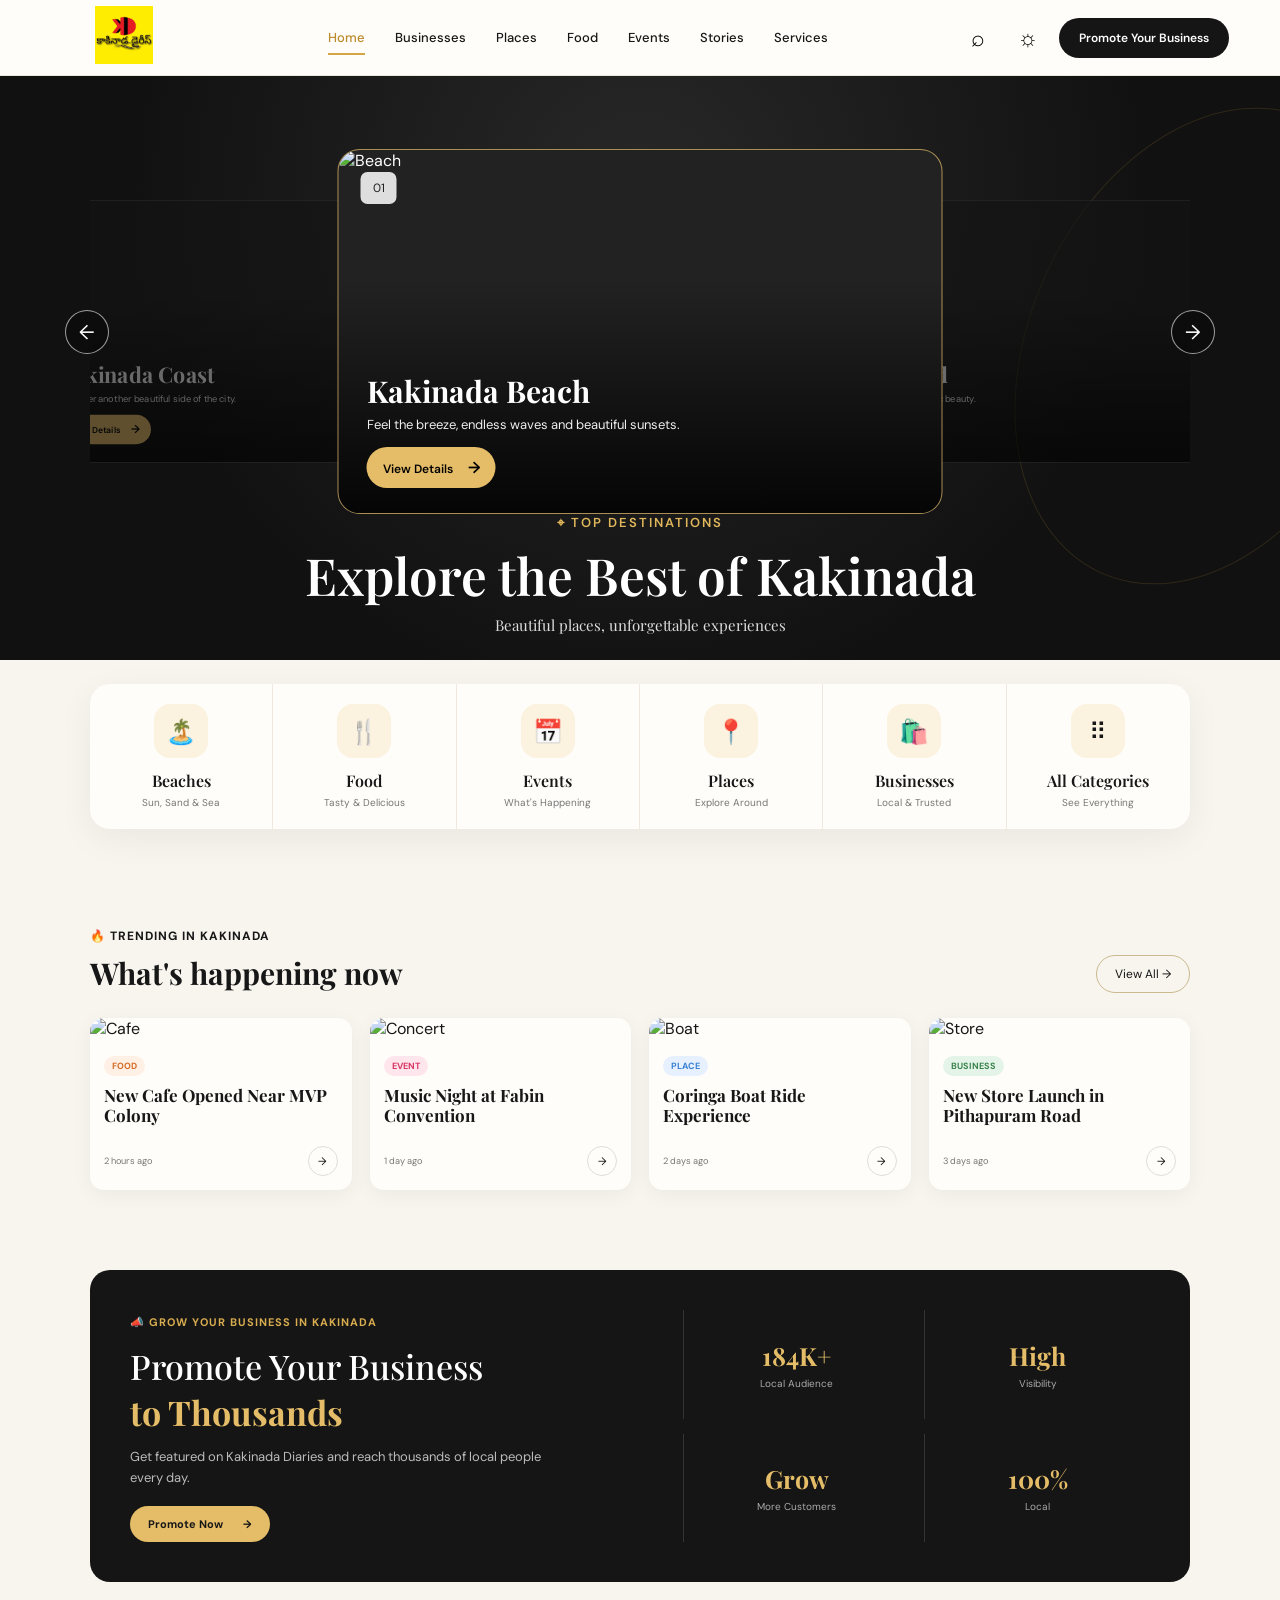
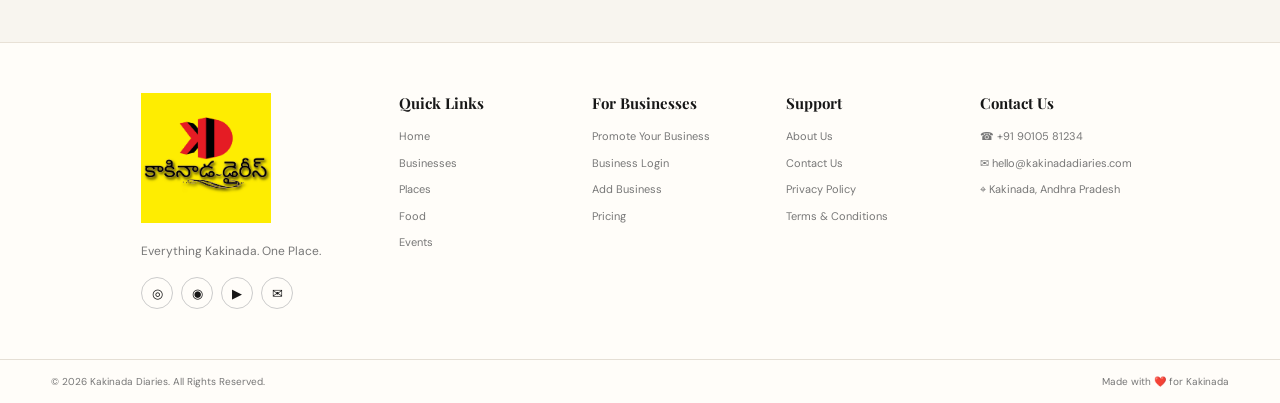
==== commit e262af2b: "Update index.html" ====
--- a/index.html
+++ b/index.html
@@ -55,28 +55,130 @@
 </header>
 
 
-<!-- ================= MOBILE MENU ================= -->
+<!-- ================= PREMIUM MOBILE MENU ================= -->
 
 <div class="mobile-menu" id="mobileMenu">
 
+    <!-- CLOSE -->
     <button class="close-menu" id="closeMenu">×</button>
 
-    <img src="logo.jpg" alt="Kakinada Diaries">
-
-    <a href="#">Home</a>
-    <a href="#businesses">Businesses</a>
-    <a href="#places">Places</a>
-    <a href="#food">Food</a>
-    <a href="#events">Events</a>
-    <a href="#stories">Stories</a>
-    <a href="#services">Services</a>
+    <!-- BRAND -->
+    <div class="mobile-brand">
+        <img src="logo.jpg" alt="Kakinada Diaries">
+
+        <span>
+            EXPLORE | DISCOVER | EXPERIENCE
+        </span>
+    </div>
+
+    <!-- TITLE -->
+    <div class="mobile-menu-title">
+        <small>Explore</small>
+        <h2>Kakinada</h2>
+        <div class="title-line"></div>
+    </div>
+
+    <!-- NAVIGATION -->
+
+    <nav class="mobile-navigation">
+
+        <a href="#">
+            <span class="menu-icon">⌂</span>
+            <span>Home</span>
+            <b>→</b>
+        </a>
+
+        <a href="#businesses">
+            <span class="menu-icon">▱</span>
+            <span>Businesses</span>
+            <b>→</b>
+        </a>
+
+        <a href="#places">
+            <span class="menu-icon">⌖</span>
+            <span>Places</span>
+            <b>→</b>
+        </a>
+
+        <a href="#food">
+            <span class="menu-icon">♜</span>
+            <span>Food</span>
+            <b>→</b>
+        </a>
+
+        <a href="#events">
+            <span class="menu-icon">▣</span>
+            <span>Events</span>
+            <b>→</b>
+        </a>
+
+
+
+        <a href="#services">
+            <span class="menu-icon">⚙</span>
+            <span>Services</span>
+            <b>→</b>
+        </a>
+
+    </nav>
+
+
+    <!-- PROMOTE -->
 
     <a href="#promote" class="mobile-promote">
-        Promote Your Business
+
+        <div class="promote-icon">
+            📣
+        </div>
+
+        <div class="promote-text">
+            <strong>Promote Your Business</strong>
+
+            <span>
+                Get featured and reach thousands
+                of Kakinada people.
+            </span>
+        </div>
+
+        <div class="promote-arrow">
+            →
+        </div>
+
     </a>
 
+
+    <!-- SOCIAL -->
+
+    <div class="mobile-connect">
+
+        <div class="connect-title">
+            <span></span>
+            CONNECT WITH US
+            <span></span>
+        </div>
+
+        <div class="connect-links">
+
+            <a href="#">
+                <span>◎</span>
+                Instagram
+            </a>
+
+            <a href="#">
+                <span>◉</span>
+                WhatsApp
+            </a>
+
+            <a href="#">
+                <span>✉</span>
+                Email
+            </a>
+
+        </div>
+
+    </div>
+
 </div>
-
 
 <!-- ================= DESTINATION HERO ================= -->
 
@@ -593,7 +695,7 @@
             <a href="#places">Places</a>
             <a href="#food">Food</a>
             <a href="#events">Events</a>
-            <a href="#stories">Stories</a>
+        
 
         </div>
 
--- a/style.css
+++ b/style.css
@@ -137,7 +137,7 @@
 }
 
 
-/* ================= MOBILE MENU ================= */
+/* ================= PREMIUM MOBILE MENU ================= */
 
 .mobile-menu {
     display: none;
@@ -145,58 +145,21 @@
     position: fixed;
     inset: 0;
 
-    background: #f8f5ef;
-
-    z-index: 200;
+    z-index: 9999;
+
+    background: #f8f5ee;
 
     flex-direction: column;
-    align-items: center;
-
-    padding: 32px 24px 40px;
+
+    padding: 28px 22px 35px;
 
     overflow-y: auto;
+
+    color: #111;
 }
 
 .mobile-menu.open {
     display: flex;
-}
-
-
-/* LOGO */
-
-.mobile-menu img {
-    width: 145px;
-    height: auto;
-
-    margin-top: 35px;
-    margin-bottom: 55px;
-
-    border-radius: 0;
-}
-
-
-/* MENU LINKS */
-
-.mobile-menu a {
-    font-family: "DM Sans", sans-serif;
-
-    font-size: 20px;
-    font-weight: 500;
-
-    color: #171717;
-
-    text-decoration: none;
-
-    margin: 0;
-
-    padding: 11px 20px;
-
-    transition: all .25s ease;
-}
-
-.mobile-menu a:hover,
-.mobile-menu a:active {
-    color: #b8872b;
 }
 
 
@@ -205,55 +168,427 @@
 .close-menu {
     position: absolute;
 
-    top: 24px;
-    right: 24px;
-
+    top: 22px;
+    right: 22px;
+
+    width: 52px;
+    height: 52px;
+
+    border: none;
+    border-radius: 50%;
+
+    background: #111;
+
+    color: #e7b94d;
+
+    font-size: 32px;
+    font-weight: 300;
+
+    display: flex;
+    align-items: center;
+    justify-content: center;
+
+    z-index: 10;
+}
+
+
+/* BRAND */
+
+.mobile-brand {
+    margin-top: 15px;
+
+    display: flex;
+    flex-direction: column;
+    align-items: flex-start;
+}
+
+.mobile-brand img {
+    width: 180px;
+    height: auto;
+
+    object-fit: contain;
+
+    margin-bottom: 5px;
+}
+
+.mobile-brand span {
+    margin-left: 8px;
+
+    font-family: "DM Sans", sans-serif;
+
+    font-size: 9px;
+
+    letter-spacing: 2px;
+
+    color: #9b6b20;
+}
+
+
+/* TITLE */
+
+.mobile-menu-title {
+    margin-top: 38px;
+    margin-bottom: 22px;
+}
+
+.mobile-menu-title small {
+    display: block;
+
+    font-family: cursive;
+
+    font-size: 38px;
+
+    line-height: .8;
+
+    color: #c9942e;
+}
+
+.mobile-menu-title h2 {
+    margin: 0;
+
+    font-family: "Playfair Display", serif;
+
+    font-size: 58px;
+
+    line-height: 1;
+
+    color: #111;
+}
+
+.title-line {
+    width: 135px;
+
+    height: 3px;
+
+    margin-top: 13px;
+
+    background: #c9942e;
+
+    border-radius: 10px;
+}
+
+
+/* NAVIGATION */
+
+.mobile-navigation {
+    width: 100%;
+}
+
+.mobile-navigation a {
+    display: grid;
+
+    grid-template-columns: 58px 1fr 30px;
+
+    align-items: center;
+
+    width: 100%;
+
+    min-height: 68px;
+
+    box-sizing: border-box;
+
+    border-bottom: 1px solid #dfd2b9;
+
+    text-decoration: none;
+
+    color: #111;
+
+    font-family: "Playfair Display", serif;
+
+    font-size: 23px;
+
+    font-weight: 600;
+
+    transition: .25s ease;
+}
+
+.mobile-navigation a:first-child {
+    border-top: 1px solid #dfd2b9;
+}
+
+.mobile-navigation a:hover {
+    color: #c9942e;
+
+    padding-left: 8px;
+}
+
+.menu-icon {
+    font-family: sans-serif;
+
+    font-size: 30px;
+
+    font-weight: 400;
+
+    color: #111;
+
+    text-align: left;
+}
+
+.mobile-navigation b {
+    font-family: sans-serif;
+
+    font-size: 27px;
+
+    font-weight: 400;
+
+    color: #c9942e;
+
+    text-align: right;
+}
+
+
+/* PROMOTE CARD */
+
+.mobile-promote {
+    display: grid;
+
+    grid-template-columns: 65px 1fr 50px;
+
+    align-items: center;
+
+    gap: 15px;
+
+    margin-top: 28px;
+
+    padding: 18px;
+
+    border: 1px solid #dcb66b;
+
+    border-radius: 18px;
+
+    background: #fffaf0;
+
+    text-decoration: none;
+
+    color: #111 !important;
+
+    box-sizing: border-box;
+}
+
+.promote-icon {
+    width: 58px;
+    height: 58px;
+
+    display: flex;
+    align-items: center;
+    justify-content: center;
+
+    border-radius: 50%;
+
+    background: #f7e4b6;
+
+    font-size: 27px;
+}
+
+.promote-text {
+    display: flex;
+    flex-direction: column;
+
+    gap: 5px;
+}
+
+.promote-text strong {
+    font-family: "Playfair Display", serif;
+
+    font-size: 18px;
+
+    line-height: 1.2;
+}
+
+.promote-text span {
+    font-family: "DM Sans", sans-serif;
+
+    font-size: 12px;
+
+    line-height: 1.5;
+
+    color: #666;
+}
+
+.promote-arrow {
     width: 48px;
     height: 48px;
 
-    border: none;
+    display: flex;
+    align-items: center;
+    justify-content: center;
 
     border-radius: 50%;
 
-    background: #171717;
-    color: #fff;
+    background: #e3b34d;
+
+    color: #111;
 
     font-size: 25px;
-
-    display: flex;
-    align-items: center;
+}
+
+
+/* CONNECT */
+
+.mobile-connect {
+    margin-top: 35px;
+
+    padding-bottom: 15px;
+}
+
+.connect-title {
+    display: flex;
+
+    align-items: center;
+
+    gap: 12px;
+
     justify-content: center;
 
-    cursor: pointer;
-}
-
-
-/* PROMOTE BUTTON */
+    font-family: "DM Sans", sans-serif;
+
+    font-size: 11px;
+
+    letter-spacing: 3px;
+
+    color: #76511d;
+
+    margin-bottom: 20px;
+}
+
+.connect-title span {
+    flex: 1;
+
+    height: 1px;
+
+    background: #dcb66b;
+}
+
+.connect-links {
+    display: flex;
+
+    justify-content: space-around;
+
+    gap: 8px;
+}
+
+.connect-links a {
+    display: flex;
+
+    align-items: center;
+
+    gap: 7px;
+
+    color: #111;
+
+    text-decoration: none;
+
+    font-family: "DM Sans", sans-serif;
+
+    font-size: 13px;
+}
+
+.connect-links a span {
+    font-size: 25px;
+}
+
+.mobile-menu {
+    padding: 14px 16px 22px;
+}
+
+.close-menu {
+    width: 36px;
+    height: 36px;
+    top: 14px;
+    right: 14px;
+    font-size: 20px;
+}
+
+.mobile-brand img {
+    width: 100px;
+    margin-bottom: 2px;
+}
+
+.mobile-brand span {
+    font-size: 6px;
+    letter-spacing: 1px;
+    margin-left: 3px;
+}
+
+.mobile-menu-title {
+    margin-top: 22px;
+    margin-bottom: 12px;
+}
+
+.mobile-menu-title small {
+    font-size: 22px;
+}
+
+.mobile-menu-title h2 {
+    font-size: 32px;
+}
+
+.title-line {
+    width: 80px;
+    height: 2px;
+    margin-top: 6px;
+}
+
+.mobile-navigation a {
+    min-height: 44px;
+    grid-template-columns: 40px 1fr 20px;
+    font-size: 15px;
+}
+
+.menu-icon {
+    font-size: 20px;
+}
+
+.mobile-navigation b {
+    font-size: 18px;
+}
 
 .mobile-promote {
-    margin-top: 32px;
-
-    background: #171717;
-
-    color: #fff !important;
-
-    padding: 15px 30px;
-
-    border-radius: 30px;
-
-    font-family: "DM Sans", sans-serif !important;
-
-    font-size: 14px !important;
-
-    font-weight: 500;
-
-    text-decoration: none;
-}
-
-.mobile-promote:hover {
-    background: #b8872b;
-    color: #fff !important;
-}
+    grid-template-columns: 40px 1fr 34px;
+    gap: 6px;
+    margin-top: 16px;
+    padding: 10px 12px;
+    border-radius: 12px;
+}
+
+.promote-icon {
+    width: 36px;
+    height: 36px;
+    font-size: 18px;
+}
+
+.promote-text strong {
+    font-size: 13px;
+}
+
+.promote-text span {
+    font-size: 9px;
+}
+
+.promote-arrow {
+    width: 32px;
+    height: 32px;
+    font-size: 18px;
+}
+
+.mobile-connect {
+    margin-top: 20px;
+}
+
+.connect-title {
+    font-size: 8px;
+    letter-spacing: 1.5px;
+    margin-bottom: 10px;
+}
+
+.connect-links a {
+    font-size: 10px;
+}
+
+.connect-links a span {
+    font-size: 18px;
+}
+
 
 /* ================= DESTINATION HERO ================= */
 
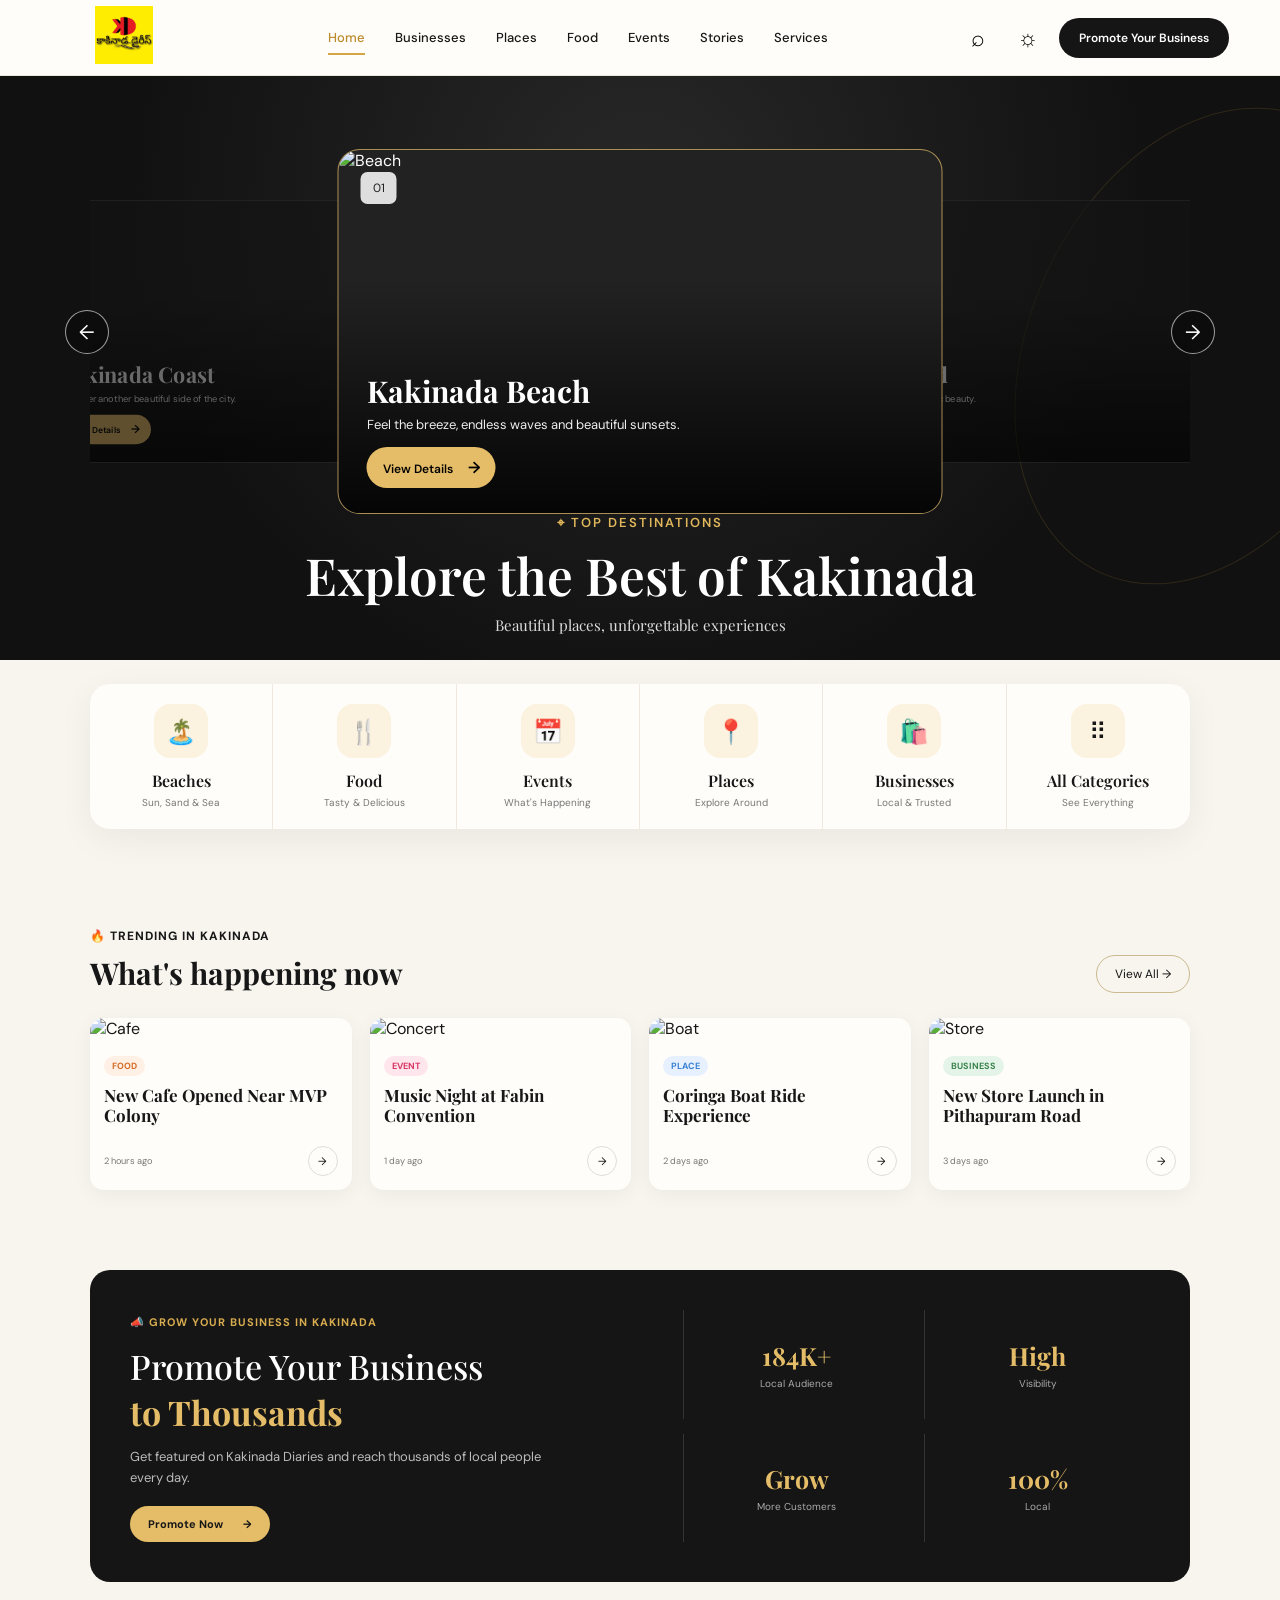
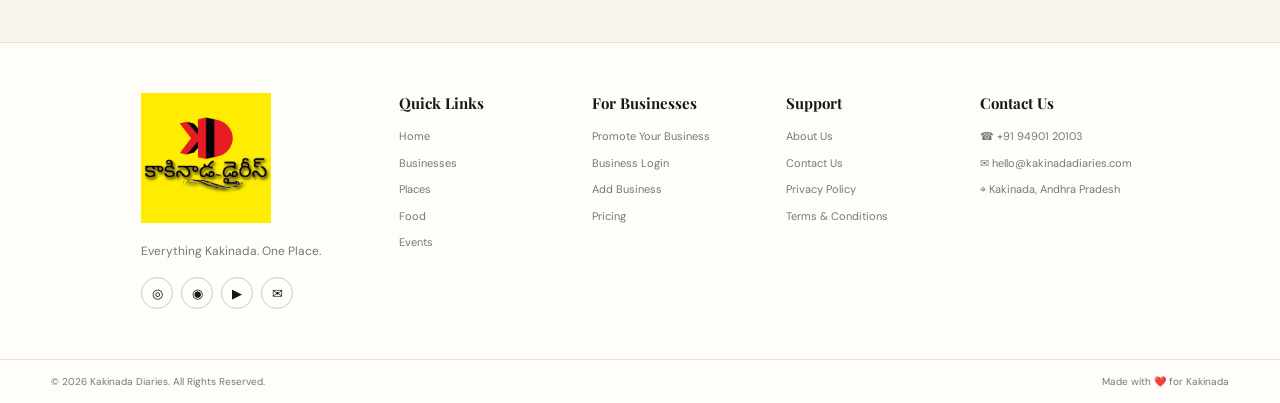
==== commit 9cb2b265: "Update index.html" ====
--- a/index.html
+++ b/index.html
@@ -728,7 +728,7 @@
 
             <h3>Contact Us</h3>
 
-            <p>☎ +91 90105 81234</p>
+            <p>☎ +91 94901 20103</p>
             <p>✉ hello@kakinadadiaries.com</p>
             <p>⌖ Kakinada, Andhra Pradesh</p>
 
